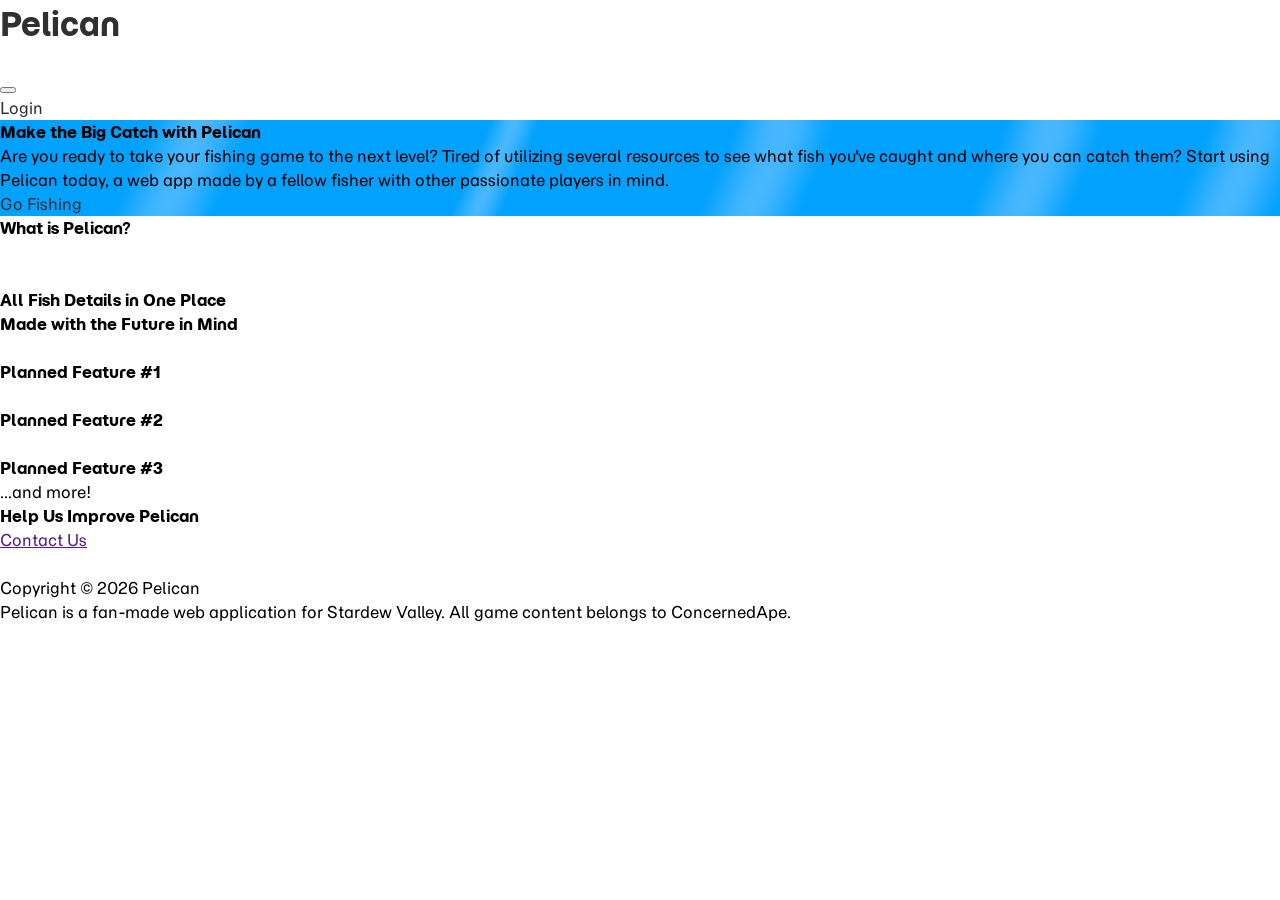
==== index.html @ 030cb8ed "Minor styles implemented, slight HTML structure changes,  form.js created - Began adjusting minor st" ====
<!DOCTYPE html>
<html>
    <head>
        <meta name="author" content="George Poelcher III">
        <meta name="description" content="Learn more about Pelican, the best companion fishing web app for Stardew Valley.">
        <meta name="viewport" content="width=device-width, initial-scale=1.0">

        <meta charset="utf-8">

        <!-- TO DO: LINKS AND RELEVANT META TAGS -->
        <link rel="canonical" href="">

        <!-- OPEN GRAPH CARD INFORMATION -->
        <meta property="og:type" content="website">
        <meta property="og:url" content="">
        <meta property="og:title" content="">
        <meta property="og:description" content="">
        <meta property="og:image" content="https://example.com">

        <!-- Twitter Card Snippets -->
        <meta name="twitter:card" content="">
        <meta name="twitter:url" content="">
        <meta name="twitter:title" content="">
        <meta name="twitter:description" content="">
        <meta name="twitter:image" content="">

        <!-- Main stylesheet -->
        <link rel="stylesheet" href="styles.css">

         <!-- Main script -->
          <script src="" defer></script>

        <title>Home - Pelican</title>
    </head>

    <body>
        <header>
            <h1><a href="#">Pelican</a></h1>
            <!-- Logo will go here -->
            <img src="" alt="">

            <!-- For light/dark mode -->
            <nav>
                <ul>
                    <li><button class="theme-toggle"></button></li>
                    <li><a href="tracker.html"></a></li>
                    <li><a href="login.html">Login</a></li>
                </ul>
            </nav>
        </header>

        <main>
            <section id="hero">
                <h2>Make the Big Catch with Pelican</h2>

                <p>Are you ready to take your fishing game to the next level? Tired of utilizing several resources to see what fish you've caught and where you can catch them? 
                    Start using Pelican today, a web app made by a fellow fisher with other passionate players in mind. 
                </p>

                <a href="tracker.html">Go Fishing</a>
            </section>

            <section id="about">
                <div>
                    <h2>What is Pelican?</h2>
                    <p></p>
                </div>
                
                <img src="" alt="">
            </section>

            <section id="onePlace">
                                <img src="" alt="">

                <div>
                    <h2>All Fish Details in One Place</h2>
                    <p></p>
                </div>
            </section>

            <section id="future">
                <h2>Made with the Future in Mind</h2>
                <p></p>

                <div id="futureCards">
                    <div>
                        <img src="" alt="">
                        <h3>Planned Feature #1</h3>
                    </div>

                    <div>
                        <img src="" alt="">
                        <h3>Planned Feature #2</h3>
                    </div>

                    <div>
                        <img src="" alt="">
                        <h3>Planned Feature #3</h3>
                    </div>
                </div>

                <p>...and more!</p>
            </section>

            <section id="improve">
                <div>
                    <h2>Help Us Improve Pelican</h2>
                    <p></p>

                    <a href="">Contact Us</a>
                </div>

                <img src="" alt="">
            </section>
        </main>

        <footer>
            <p>Copyright &copy; 2026 Pelican</p>
            <p>Pelican is a fan-made web application for Stardew Valley. All game content belongs to ConcernedApe.</p>  
        </footer>

    </body>
---- styles.css ----
/* George Poelcher - GIT 480 - Pelican - Prof. Storm */
@import url('https://fonts.googleapis.com/css2?family=Momo+Trust+Display&family=Momo+Trust+Sans:wght@200..800&display=swap');

:root{
    --black: #303030;
    --white: #fbfbfb;
    --blue: #03045e;
    --cyan: #90e9ef;

    --heading-font: "Momo Trust Display", sans-serif;
    --body-font: "Momo Trust Sans", serif;

    --body-color: var(--black);
}

/* http://meyerweb.com/eric/tools/css/reset/ 
   v2.0 | 20110126
   License: none (public domain)
*/

html, body, div, span, applet, object, iframe,
h1, h2, h3, h4, h5, h6, p, blockquote, pre,
a, abbr, acronym, address, big, cite, code,
del, dfn, em, img, ins, kbd, q, s, samp,
small, strike, strong, sub, sup, tt, var,
b, u, i, center,
dl, dt, dd, ol, ul, li,
fieldset, form, label, legend,
table, caption, tbody, tfoot, thead, tr, th, td,
article, aside, canvas, details, embed, 
figure, figcaption, footer, header, hgroup, 
menu, nav, output, ruby, section, summary,
time, mark, audio, video {
	margin: 0;
	padding: 0;
	border: 0;
	font-size: 100%;
	font: inherit;
	vertical-align: baseline;
}
/* HTML5 display-role reset for older browsers */
article, aside, details, figcaption, figure, 
footer, header, hgroup, menu, nav, section {
	display: block;
}
body {
	line-height: 1;
}
ol, ul {
	list-style: none;
}
blockquote, q {
	quotes: none;
}
blockquote:before, blockquote:after,
q:before, q:after {
	content: '';
	content: none;
}
table {
	border-collapse: collapse;
	border-spacing: 0;
}

/* UNIVERSAL STYLES */
.hidden{
    display: none !important;
}

body, button, input, select{
    line-height: 1.5;
    font-family: var(--body-font);
}


h1, h2, h3, h4, h5{
    font-family: var(--heading-font);
}

h1{
    font-size: 2rem;
}

/* UNIVERSAL - HEADER STYLES */
header a{
    text-decoration: none;
    color: var(--body-color);
}

/* INDEX - HERO */
#hero{
    background-image: url("/assets/images/bg/ocean.png");
}

#hero a{
    text-decoration: none;
    color: var(--body-color);
}


/* TRACKER - FISH CARD LIST STYLES */
#cardList{
    display: grid;
    grid-template-columns: 1fr 1fr;
    gap: 25px;
}

.fish-card{
    display: flex;
    background: var(--black);
    color: var(--white);
    border-radius: 15px;
    padding: 20px;
    position: relative;
}

/* TRACKER - FISH POPUP STYLES */
.fish-popup{
    z-index: 10;
    justify-self: center;
    position: fixed;
    top: 0;
    background: var(--black);
    color: var(--white);
    display: flex;
    flex-direction: column;
    min-height: 100vh;
    min-width: 300px;
    padding: 00px 50px;
    justify-content: center;
}

.fish-popup p{
    max-width: 300px;
}

.fish-popup button:first-of-type{
    position: absolute;
    top: 30px;
    right: 30px;
}

.fish-popup > div{
    margin-top: 20px;
    margin-bottom: 10px;
}
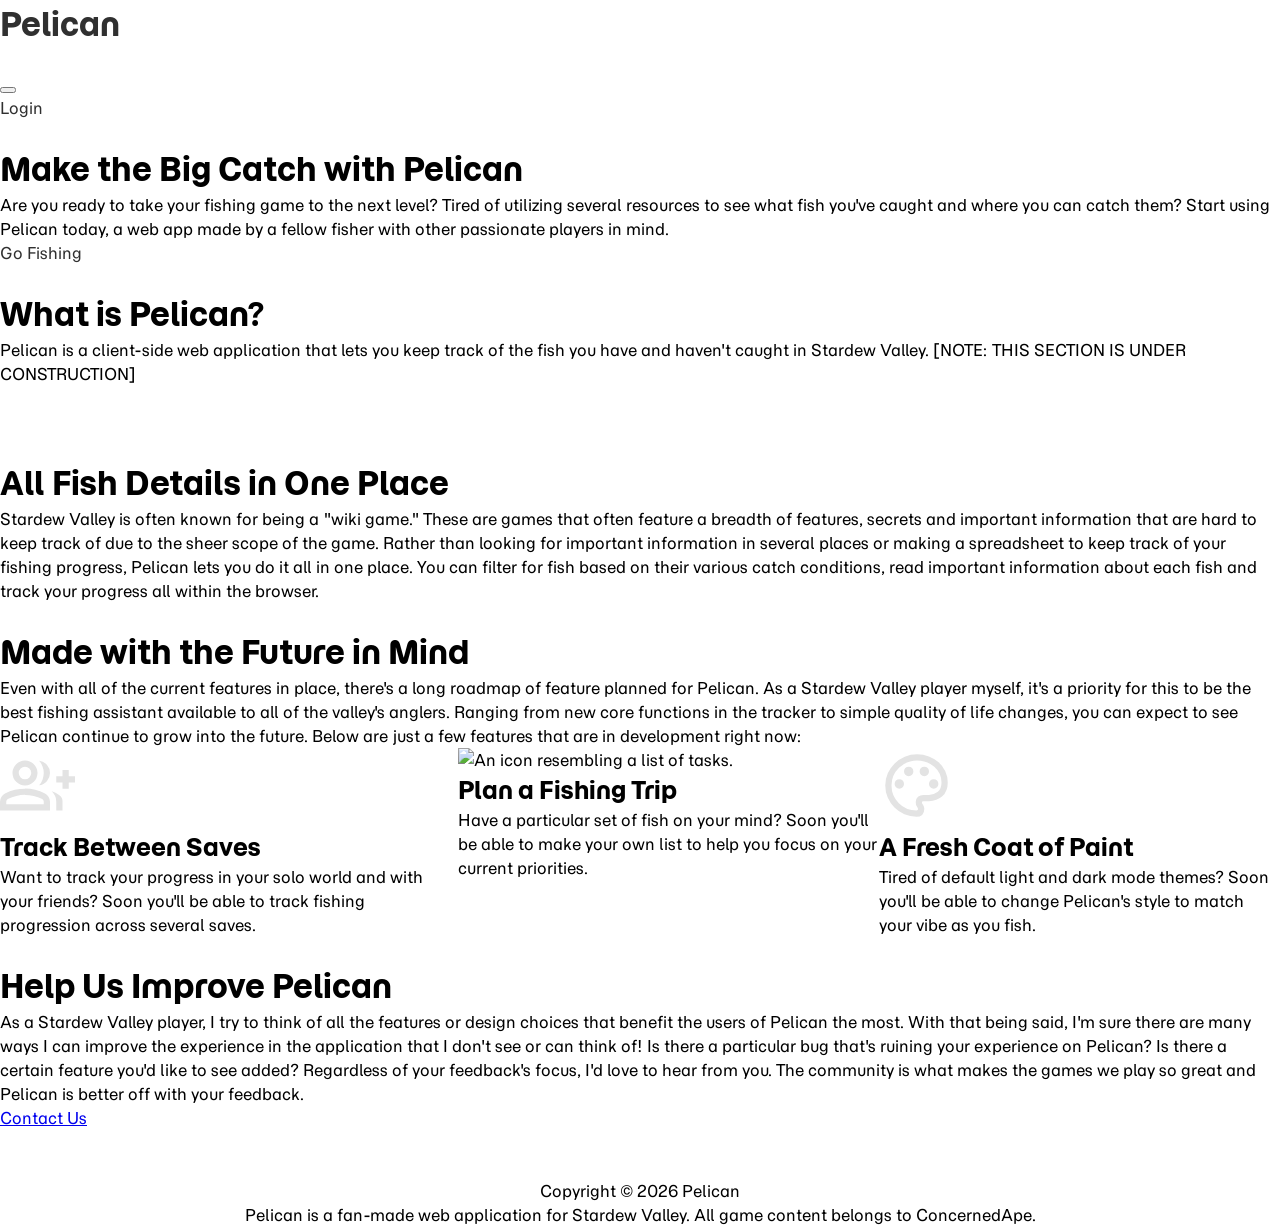
==== commit 82d09f0d: "Continued CSS changes, finalizing draft content for home page, repository restructuring - Continued " ====
--- a/index.html
+++ b/index.html
@@ -33,7 +33,7 @@
         <title>Home - Pelican</title>
     </head>
 
-    <body>
+    <body class="index-body">
         <header>
             <h1><a href="#">Pelican</a></h1>
             <!-- Logo will go here -->
@@ -63,51 +63,61 @@
             <section id="about">
                 <div>
                     <h2>What is Pelican?</h2>
-                    <p></p>
+                    <p>Pelican is a client-side web application that lets you keep track of the fish you have and haven't caught in Stardew Valley. [NOTE: THIS SECTION IS UNDER CONSTRUCTION]</p>
                 </div>
                 
                 <img src="" alt="">
             </section>
 
             <section id="onePlace">
-                                <img src="" alt="">
+                <img src="" alt="">
 
                 <div>
                     <h2>All Fish Details in One Place</h2>
-                    <p></p>
+                    <p>Stardew Valley is often known for being a "wiki game." These are games that often feature a breadth of features, secrets and important information that are hard to keep track of due to the sheer scope 
+                        of the game. Rather than looking for important information in several places or making a spreadsheet to keep track of your fishing progress, Pelican lets you do it all in one place. You can filter for 
+                        fish based on their various catch conditions, read important information about each fish and track your progress all within the browser.
+                    </p>
                 </div>
             </section>
 
             <section id="future">
                 <h2>Made with the Future in Mind</h2>
-                <p></p>
+                <p>Even with all of the current features in place, there's a long roadmap of feature planned for Pelican. As a Stardew Valley player myself, it's a priority for this to be the best fishing assistant available
+                    to all of the valley's anglers. Ranging from new core functions in the tracker to simple quality of life changes, you can expect to see Pelican continue to grow into the future. Below are just a few features
+                     that are in development right now:
+                </p>
 
                 <div id="futureCards">
                     <div>
-                        <img src="" alt="">
-                        <h3>Planned Feature #1</h3>
+                        <img src="assets/svg/add.svg" alt="An icon showing multiple people being added.">
+                        <h3>Track Between Saves</h3>
+                        <p>Want to track your progress in your solo world and with your friends? Soon you'll be able to track fishing progression across several saves.</p>
                     </div>
 
                     <div>
-                        <img src="" alt="">
-                        <h3>Planned Feature #2</h3>
+                        <img src="assets/svg/list.svg" alt="An icon resembling a list of tasks.">
+                        <h3>Plan a Fishing Trip</h3>
+                        <p>Have a particular set of fish on your mind? Soon you'll be able to make your own list to help you focus on your current priorities.</p>
                     </div>
 
                     <div>
-                        <img src="" alt="">
-                        <h3>Planned Feature #3</h3>
+                        <img src="assets/svg/palette.svg" alt="An icon resembling a painter's palette.">
+                        <h3>A Fresh Coat of Paint</h3>
+                        <p>Tired of default light and dark mode themes? Soon you'll be able to change Pelican's style to match your vibe as you fish.</p>
                     </div>
                 </div>
-
-                <p>...and more!</p>
             </section>
 
             <section id="improve">
                 <div>
                     <h2>Help Us Improve Pelican</h2>
-                    <p></p>
+                    <p>As a Stardew Valley player, I try to think of all the features or design choices that benefit the users of Pelican the most. With that being said, I'm sure there are many ways I can improve the experience
+                         in the application that I don't see or can think of! Is there a particular bug that's ruining your experience on Pelican? Is there a certain feature you'd like to see added? Regardless of your feedback's
+                          focus, I'd love to hear from you. The community is what makes the games we play so great and Pelican is better off with your feedback.
+                    </p>
 
-                    <a href="">Contact Us</a>
+                    <a href="mailto:dev@georgepoelcher.com">Contact Us</a>
                 </div>
 
                 <img src="" alt="">
--- a/styles.css
+++ b/styles.css
@@ -46,6 +46,7 @@
 body {
 	line-height: 1;
 }
+
 ol, ul {
 	list-style: none;
 }
@@ -81,22 +82,54 @@
     font-size: 2rem;
 }
 
+h2{
+    font-size: 2rem;
+}
+
+h3{
+    font-size: 1.5rem;
+}
+
+h4{
+    font-size: 1.5rem;
+}
+
+h5{
+    font-size: 1.15rem;
+}
+
 /* UNIVERSAL - HEADER STYLES */
 header a{
     text-decoration: none;
     color: var(--body-color);
 }
 
+/* UNIVERSAL - FOOTER STYLES */
+footer{
+    text-align: center;
+}
+
+/* INDEX - GENERAL */
+.index-body section{
+    margin: 25px 0px;
+}
+
 /* INDEX - HERO */
-#hero{
-    background-image: url("/assets/images/bg/ocean.png");
-}
-
 #hero a{
     text-decoration: none;
     color: var(--body-color);
 }
 
+/* INDEX - FUTURE */
+#futureCards{
+    display: flex;
+    flex-direction: row;
+}
+
+#futureCards img{
+    height: 75px;
+    width: 75px;
+}
 
 /* TRACKER - FISH CARD LIST STYLES */
 #cardList{
@@ -112,6 +145,12 @@
     border-radius: 15px;
     padding: 20px;
     position: relative;
+}
+
+.fish-card img{
+    margin-right: 15px;
+    height: 50px;
+    width: 50px;
 }
 
 /* TRACKER - FISH POPUP STYLES */
@@ -145,4 +184,20 @@
     margin-bottom: 10px;
 }
 
-
+/* LOGIN/SIGNUP - GENERAL */
+#login, #signup{
+    display: flex;
+    flex-direction: column;
+    place-self: center;
+}
+
+#login form, #signup form{
+    display: flex;
+    flex-direction: column;
+    gap: 10px;
+}
+
+#login form div, #signup form div{
+    display: flex;
+    flex-direction: column;
+}
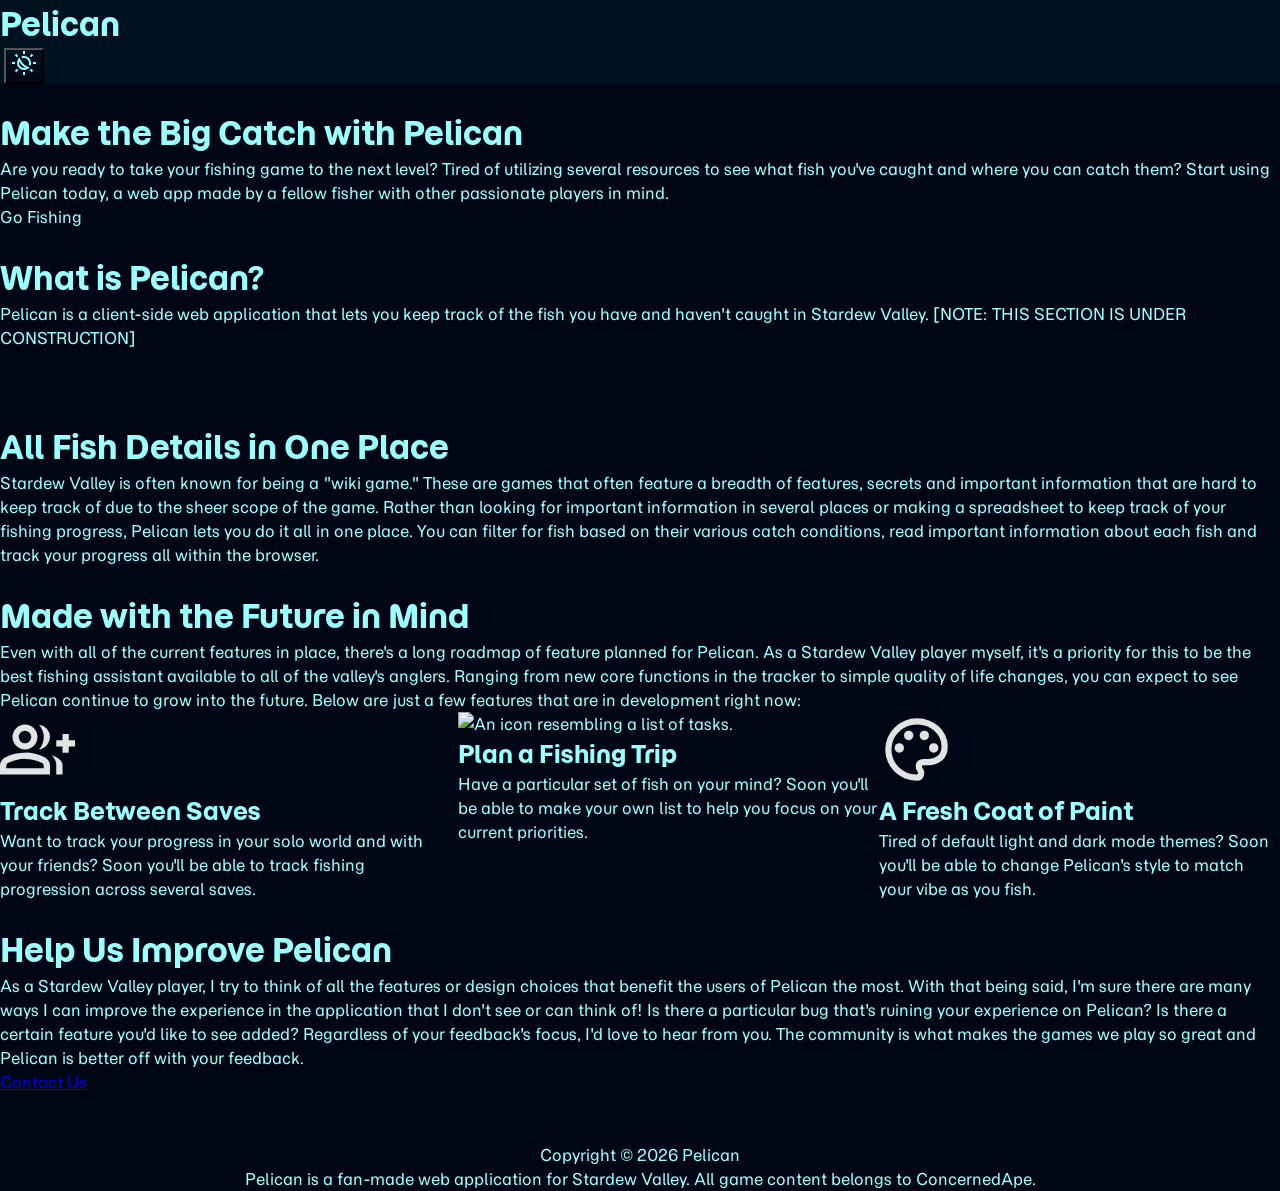
==== commit 85fbfa37: "Continued styles adjustments, created nav.js, completed mobile navigation menu for index and tracker" ====
--- a/index.html
+++ b/index.html
@@ -27,8 +27,8 @@
         <!-- Main stylesheet -->
         <link rel="stylesheet" href="styles.css">
 
-         <!-- Main script -->
-          <script src="" defer></script>
+        <!-- Navigation Logic Script -->
+        <script src="js/nav.js" defer></script>
 
         <title>Home - Pelican</title>
     </head>
@@ -40,12 +40,16 @@
             <img src="" alt="">
 
             <!-- For light/dark mode -->
+            <button class="theme-toggle"><svg xmlns="http://www.w3.org/2000/svg" viewBox="0 0 24 24" height="24px" width="24px" fill="#e3e3e3"><path d="M8.44,12.43q-0.66-0.88-1.21-1.85Q7.1,10.93 7.06,11.29T7.03,12q0,2.07 1.45,3.53Q9.93,16.98 12,16.98q0.35,0 0.71-0.05t0.71-0.15q-0.97-0.55-1.85-1.21T9.9,14.1T8.44,12.43Zm5.74,2.46q1.57,0.91 3.38,1.41q-1,1.27-2.45,1.99T12.03,19Q9.1,19 7.06,16.96Q5.03,14.93 5.03,12q0-1.63 0.71-3.08T7.73,6.47q0.5,1.8 1.41,3.38t2.19,2.85t2.85,2.19Zm4.4-0.39q-0.5-0.13-0.99-0.28t-0.96-0.35q0.2-0.45 0.29-0.91T17,12q0-2.08-1.46-3.54T12,7q-0.5,0-0.96,0.09q-0.46,0.09-0.91,0.29Q9.93,6.9 9.79,6.43T9.53,5.45q0.6-0.23 1.22-0.34T12.03,5q2.93,0 4.96,2.04Q19.03,9.07 19.03,12q0,0.65-0.11,1.27T18.58,14.5ZM11,3V0h2V3H11Zm0,21V21h2v3H11ZM19.08,6.35L17.65,4.93l2.13-2.1l1.43,1.4L19.08,6.35ZM4.23,21.18L2.8,19.77l2.13-2.13l1.42,1.43l-2.13,2.1ZM21,13V11h3v2H21ZM0,13V11H3v2H0Zm19.78,8.2l-2.13-2.13l1.42-1.43l2.1,2.13l-1.4,1.43ZM4.93,6.35L2.83,4.22L4.23,2.8L6.35,4.93L4.93,6.35ZM9.9,14.1Z"/></svg></button>
+            <button class="menu-toggle"><svg xmlns="http://www.w3.org/2000/svg" viewBox="0 0 24 24" height="24px" width="24px" fill="#e3e3e3"><path d="M3,18V16H21v2H3Zm0-5V11H21v2H3ZM3,8V6H21V8H3Z"/></svg></button>
+            
             <nav>
                 <ul>
-                    <li><button class="theme-toggle"></button></li>
-                    <li><a href="tracker.html"></a></li>
+                    <li><a href="#">Home</a></li>
+                    <li><a href="tracker.html">Fish Tracker</a></li>
                     <li><a href="login.html">Login</a></li>
                 </ul>
+                <button class="menu-close"><svg xmlns="http://www.w3.org/2000/svg" viewBox="0 0 24 24" height="24px" width="24px" fill="#e3e3e3"><path d="M6.4,19L5,17.6L10.6,12L5,6.4L6.4,5L12,10.6L17.6,5L19,6.4L13.4,12L19,17.6L17.6,19L12,13.4L6.4,19Z"/></svg></button>
             </nav>
         </header>
 
--- a/styles.css
+++ b/styles.css
@@ -7,10 +7,34 @@
     --blue: #03045e;
     --cyan: #90e9ef;
 
+    /* I used this tool to help me create a concise color palette for this project. */
+    /* https://www.iamsajid.com/ui-colors/ */
+    --dark-bg-1: oklch(0.1 0.1 208);
+    --dark-bg-2: oklch(0.15 0.1 208);
+    --dark-bg-3: oklch(0.2 0.1 208);
+    --dark-bg-gradient: linear-gradient(0deg, var(--dark-bg-1), var(--dark-bg-2));
+    --dark-bg-gradient-hover: linear-gradient(0deg, var(--dark-bg-2), var(--dark-bg-3));
+    --dark-border: oklch(0.4 0.2 208);
+
+    --dark-text-1: oklch(0.96 0.1 208);
+    --dark-text-2: oklch(0.76 0.1 208);
+
+
+    --light-bg-1: hsl(0, 0%, 90%);
+    --light-bg-2: hsl(0, 0%, 95%);
+    --light-bg-3: hsl(0, 0%, 100%);
+
+    --body-bg-1: var(--dark-bg-1);
+    --body-bg-2: var(--dark-bg-2);
+    --body-bg-3: var(--dark-bg-3);
+    --body-border: var(--dark-border);
+    --body-gradient: var(--dark-bg-gradient);
+    --body-gradient-hover: var(--dark-bg-gradient-hover);
+
+    --body-text-color: var(--dark-text-1);
+
     --heading-font: "Momo Trust Display", sans-serif;
     --body-font: "Momo Trust Sans", serif;
-
-    --body-color: var(--black);
 }
 
 /* http://meyerweb.com/eric/tools/css/reset/ 
@@ -68,6 +92,11 @@
     display: none !important;
 }
 
+body{
+    background: var(--body-bg-1);
+    color: var(--body-text-color);
+}
+
 body, button, input, select{
     line-height: 1.5;
     font-family: var(--body-font);
@@ -76,6 +105,7 @@
 
 h1, h2, h3, h4, h5{
     font-family: var(--heading-font);
+    color: var(--dark-text-1);
 }
 
 h1{
@@ -99,9 +129,26 @@
 }
 
 /* UNIVERSAL - HEADER STYLES */
+header{
+    background-color: var(--body-bg-2);
+}
+
 header a{
     text-decoration: none;
-    color: var(--body-color);
+    color: var(--body-text-color);
+}
+
+.theme-toggle, .menu-toggle, .menu-close{
+    background: var(--body-gradient);
+    
+}
+
+.theme-toggle:hover, .menu-toggle:hover, .menu-close:hover{
+    background: var(--body-gradient-hover);
+}
+
+.theme-toggle svg, .menu-toggle svg, .menu-close svg{
+    fill: var(--body-text-color);
 }
 
 /* UNIVERSAL - FOOTER STYLES */
@@ -131,26 +178,39 @@
     width: 75px;
 }
 
+/* TRACKER - FILTER SECTION STYLES */
+#filters label{
+    color: var(--body-text-color);
+}
+
 /* TRACKER - FISH CARD LIST STYLES */
 #cardList{
     display: grid;
-    grid-template-columns: 1fr 1fr;
-    gap: 25px;
+    grid-template-columns: repeat(auto-fit, minmax(300px, 1fr));
+    gap: 20px;
 }
 
 .fish-card{
     display: flex;
-    background: var(--black);
-    color: var(--white);
     border-radius: 15px;
-    padding: 20px;
-    position: relative;
+    background: var(--body-gradient);
+    border: 1px solid var(--body-border);
+    padding: 20px 40px;
+}
+
+.fish-card:hover{
+    background: var(--body-gradient-hover);
 }
 
 .fish-card img{
     margin-right: 15px;
     height: 50px;
     width: 50px;
+}
+
+.fish-card button{
+    background-color: var(--body-bg-3);
+    color: var(--body-text-color);
 }
 
 /* TRACKER - FISH POPUP STYLES */
@@ -159,18 +219,25 @@
     justify-self: center;
     position: fixed;
     top: 0;
-    background: var(--black);
-    color: var(--white);
     display: flex;
     flex-direction: column;
     min-height: 100vh;
     min-width: 300px;
     padding: 00px 50px;
     justify-content: center;
+    background-color: var(--body-bg-2);
+}
+
+.fish-popup h5{
+    border-bottom: 1px solid var(--body-border);
 }
 
 .fish-popup p{
     max-width: 300px;
+}
+
+.fish-popup button{
+    background: var(--body-bg-3);
 }
 
 .fish-popup button:first-of-type{
@@ -189,6 +256,9 @@
     display: flex;
     flex-direction: column;
     place-self: center;
+    background: var(--body-bg-2);
+    padding: 100px;
+    border-radius: 20px;
 }
 
 #login form, #signup form{
@@ -201,3 +271,57 @@
     display: flex;
     flex-direction: column;
 }
+
+/* MOBILE STYLES BEGINS */
+
+/* HEADER - MOBILE */
+
+.tracker-body nav, .index-body nav{
+    z-index: 11;
+    background: var(--body-gradient);
+    position: fixed;
+    width: 100vw;
+    height: 100vh;
+    top: 0;
+    right: -1000%;
+    align-content: center;
+}
+
+.show-menu{
+    left: 0;
+}
+
+.tracker-body nav .menu-close, .index-body nav .menu-close{
+    position: absolute;
+    right: 25px;
+    top: 15px;
+}
+
+.tracker-body nav ul, .index-body nav ul{
+    justify-self: center;
+}
+
+.tracker-body nav li, .index-body nav li{
+    margin-bottom: 15px;
+    width: 100vw;
+    padding: 20px;
+    text-align: center;
+    text-transform: uppercase;
+    border-bottom: 1px solid var(--body-border);
+    background: var(--body-gradient);
+}
+
+/* TABLET (min-width: 768px) */
+@media (min-width: 768px) {
+    
+    /* HEADER - NAVIGATION MENU */
+    .menu-toggle{
+        display: none;
+    }
+
+    nav{
+        z-index: 0;
+        position: relative;
+        display: flex;
+    }
+}
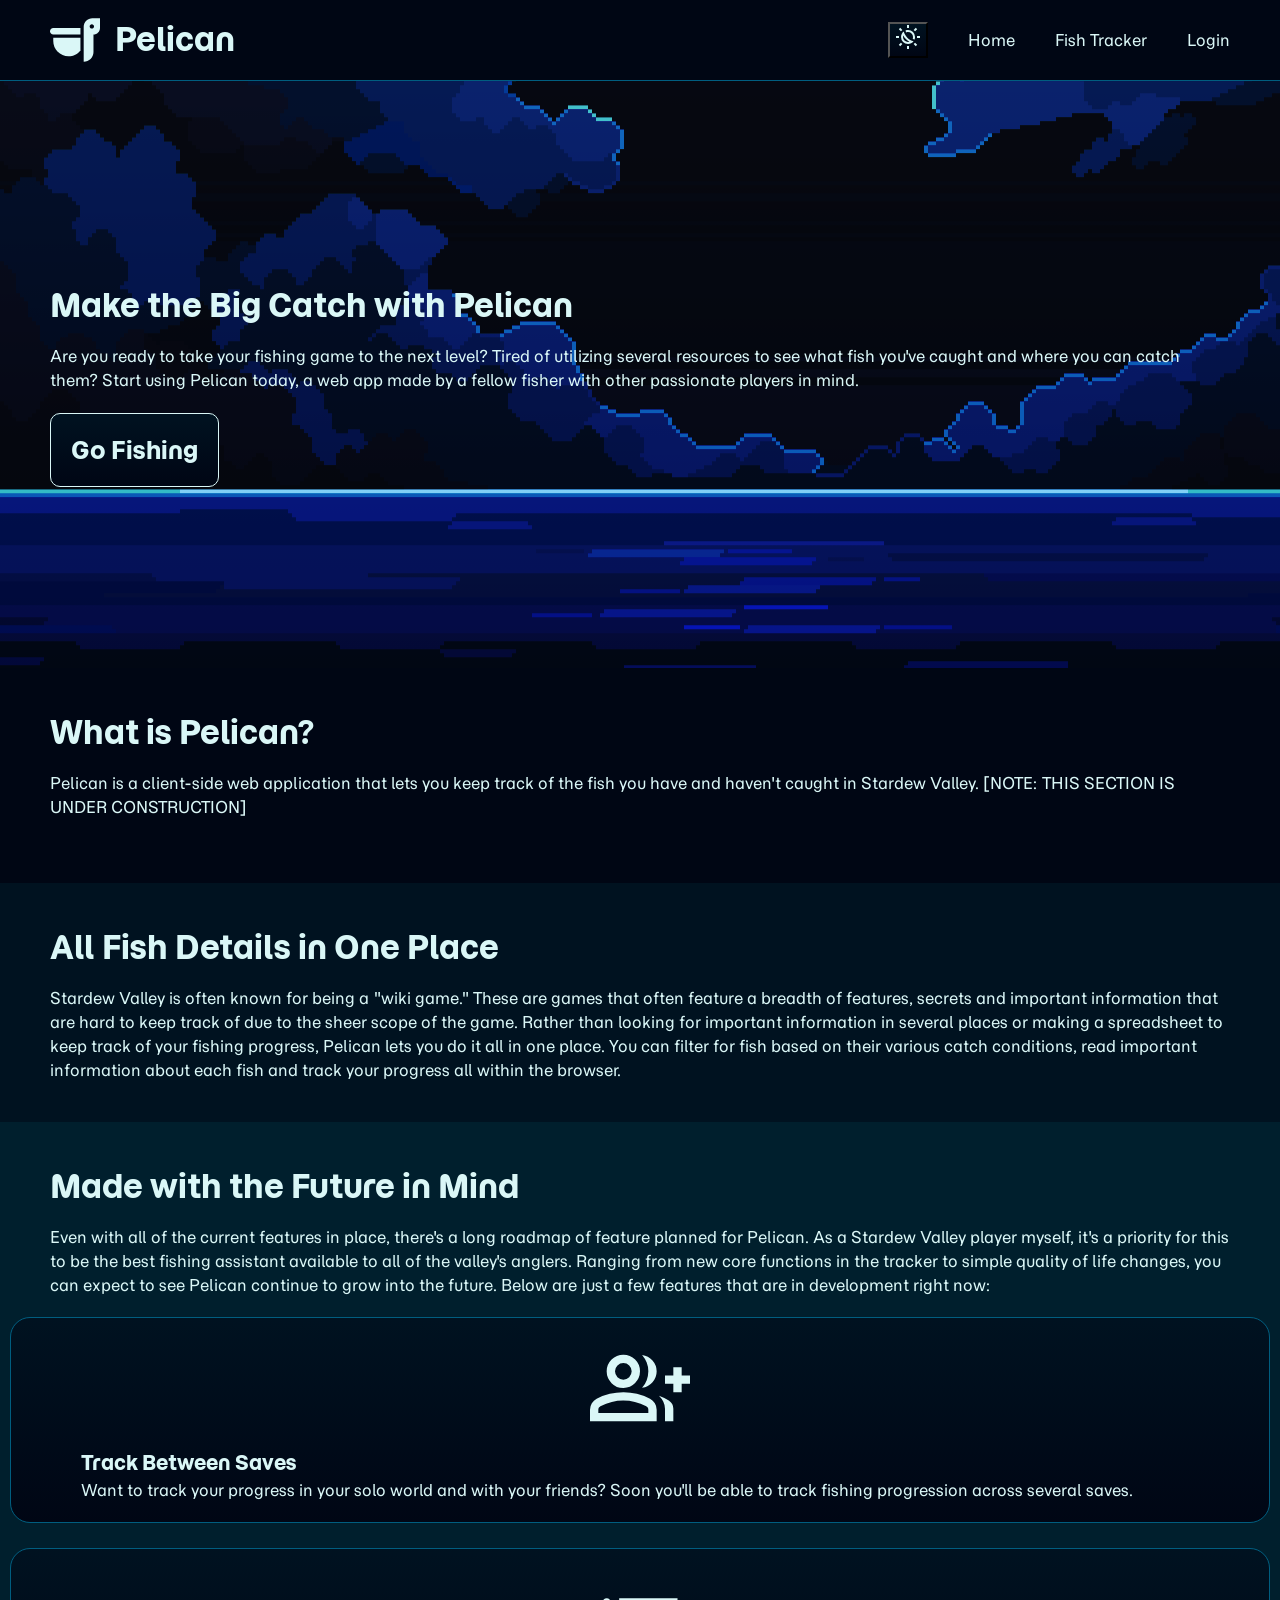
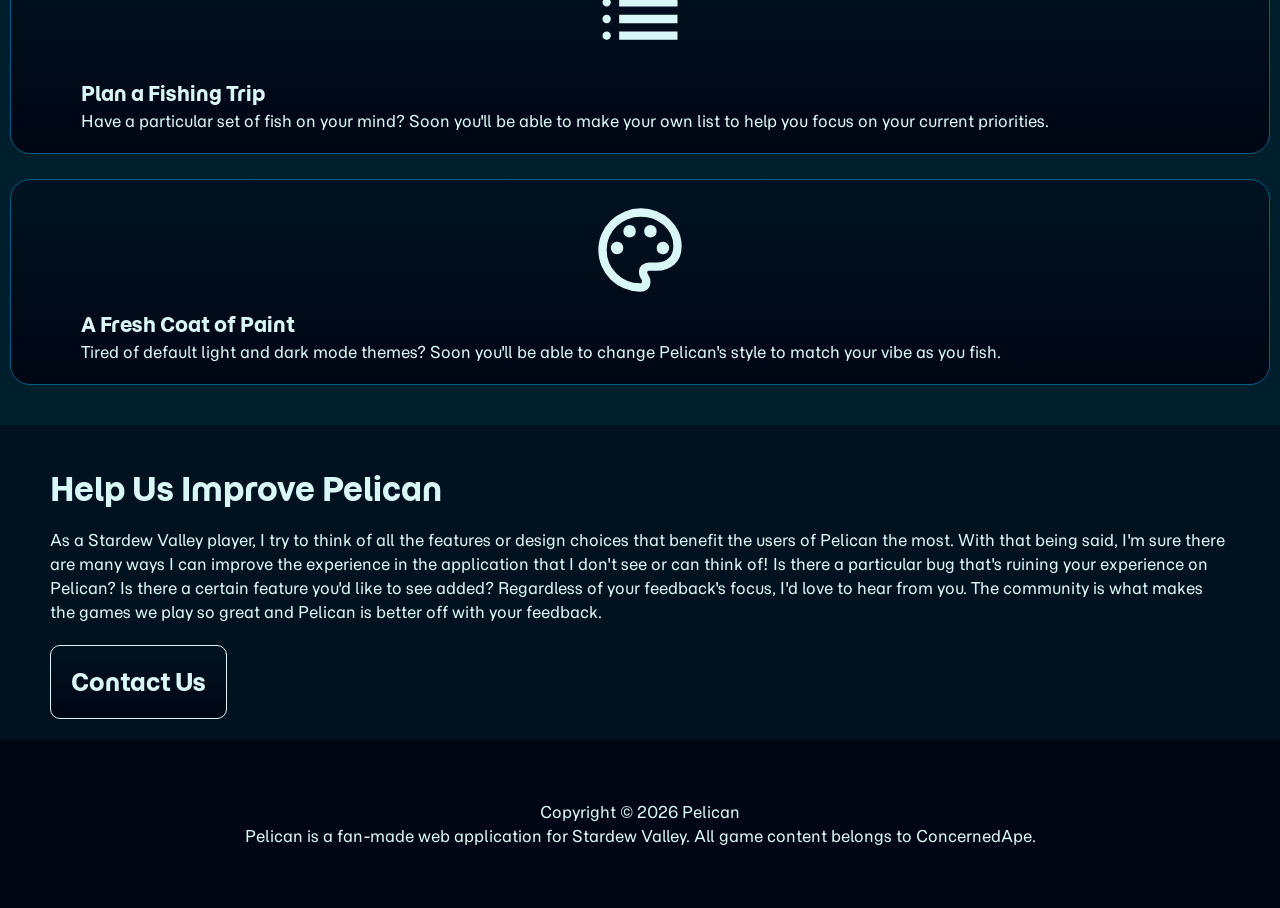
==== commit df964c14: "Continued mobile responsive design development, additional HTML adjustments, universal layout for he" ====
--- a/index.html
+++ b/index.html
@@ -35,13 +35,35 @@
 
     <body class="index-body">
         <header>
-            <h1><a href="#">Pelican</a></h1>
-            <!-- Logo will go here -->
-            <img src="" alt="">
+            <a href="#">
+                <div id="headerLogo">
+                    <svg fill="#000000" height="800px" width="800px" version="1.1" id="Layer_1" xmlns="http://www.w3.org/2000/svg" xmlns:xlink="http://www.w3.org/1999/xlink" viewBox="0 0 512 512" xml:space="preserve">
+                        <g>
+                            <g>
+                                <path d="M478.609,33.391h-44.522c-49.178,0-89.044,39.866-89.044,89.044v356.174c55.324,0,100.174-44.848,100.174-100.174V200.348
+                                    c36.884,0,66.783-29.9,66.783-66.783V33.391H478.609z M428.522,139.13h-0.004c-12.271,0-22.256-9.986-22.256-22.261
+                                    c0.004-12.277,9.991-22.261,22.261-22.261c12.275,0,22.261,9.986,22.261,22.261S440.796,139.13,428.522,139.13z"/>
+                            </g>
+                        </g>
+                        <g>
+                            <g>
+                                <path d="M33.391,133.565C14.95,133.565,0,148.516,0,166.957c0,18.441,14.95,33.391,33.391,33.391h278.261v-66.783H33.391z"/>
+                            </g>
+                        </g>
+                        <g>
+                            <g>
+                                <path d="M33.391,233.739v33.391c0,86.061,69.766,155.826,155.826,155.826c49.664,0,93.9-23.236,122.435-59.429V233.739H33.391z"/>
+                            </g>
+                        </g>
+                    </svg>
+                    <h1>Pelican</h1>
+                </div>
+            </a>
 
-            <!-- For light/dark mode -->
-            <button class="theme-toggle"><svg xmlns="http://www.w3.org/2000/svg" viewBox="0 0 24 24" height="24px" width="24px" fill="#e3e3e3"><path d="M8.44,12.43q-0.66-0.88-1.21-1.85Q7.1,10.93 7.06,11.29T7.03,12q0,2.07 1.45,3.53Q9.93,16.98 12,16.98q0.35,0 0.71-0.05t0.71-0.15q-0.97-0.55-1.85-1.21T9.9,14.1T8.44,12.43Zm5.74,2.46q1.57,0.91 3.38,1.41q-1,1.27-2.45,1.99T12.03,19Q9.1,19 7.06,16.96Q5.03,14.93 5.03,12q0-1.63 0.71-3.08T7.73,6.47q0.5,1.8 1.41,3.38t2.19,2.85t2.85,2.19Zm4.4-0.39q-0.5-0.13-0.99-0.28t-0.96-0.35q0.2-0.45 0.29-0.91T17,12q0-2.08-1.46-3.54T12,7q-0.5,0-0.96,0.09q-0.46,0.09-0.91,0.29Q9.93,6.9 9.79,6.43T9.53,5.45q0.6-0.23 1.22-0.34T12.03,5q2.93,0 4.96,2.04Q19.03,9.07 19.03,12q0,0.65-0.11,1.27T18.58,14.5ZM11,3V0h2V3H11Zm0,21V21h2v3H11ZM19.08,6.35L17.65,4.93l2.13-2.1l1.43,1.4L19.08,6.35ZM4.23,21.18L2.8,19.77l2.13-2.13l1.42,1.43l-2.13,2.1ZM21,13V11h3v2H21ZM0,13V11H3v2H0Zm19.78,8.2l-2.13-2.13l1.42-1.43l2.1,2.13l-1.4,1.43ZM4.93,6.35L2.83,4.22L4.23,2.8L6.35,4.93L4.93,6.35ZM9.9,14.1Z"/></svg></button>
-            <button class="menu-toggle"><svg xmlns="http://www.w3.org/2000/svg" viewBox="0 0 24 24" height="24px" width="24px" fill="#e3e3e3"><path d="M3,18V16H21v2H3Zm0-5V11H21v2H3ZM3,8V6H21V8H3Z"/></svg></button>
+             <div id="navButtons">
+                <button class="theme-toggle"><svg xmlns="http://www.w3.org/2000/svg" viewBox="0 0 24 24" height="24px" width="24px" fill="#e3e3e3"><path d="M8.44,12.43q-0.66-0.88-1.21-1.85Q7.1,10.93 7.06,11.29T7.03,12q0,2.07 1.45,3.53Q9.93,16.98 12,16.98q0.35,0 0.71-0.05t0.71-0.15q-0.97-0.55-1.85-1.21T9.9,14.1T8.44,12.43Zm5.74,2.46q1.57,0.91 3.38,1.41q-1,1.27-2.45,1.99T12.03,19Q9.1,19 7.06,16.96Q5.03,14.93 5.03,12q0-1.63 0.71-3.08T7.73,6.47q0.5,1.8 1.41,3.38t2.19,2.85t2.85,2.19Zm4.4-0.39q-0.5-0.13-0.99-0.28t-0.96-0.35q0.2-0.45 0.29-0.91T17,12q0-2.08-1.46-3.54T12,7q-0.5,0-0.96,0.09q-0.46,0.09-0.91,0.29Q9.93,6.9 9.79,6.43T9.53,5.45q0.6-0.23 1.22-0.34T12.03,5q2.93,0 4.96,2.04Q19.03,9.07 19.03,12q0,0.65-0.11,1.27T18.58,14.5ZM11,3V0h2V3H11Zm0,21V21h2v3H11ZM19.08,6.35L17.65,4.93l2.13-2.1l1.43,1.4L19.08,6.35ZM4.23,21.18L2.8,19.77l2.13-2.13l1.42,1.43l-2.13,2.1ZM21,13V11h3v2H21ZM0,13V11H3v2H0Zm19.78,8.2l-2.13-2.13l1.42-1.43l2.1,2.13l-1.4,1.43ZM4.93,6.35L2.83,4.22L4.23,2.8L6.35,4.93L4.93,6.35ZM9.9,14.1Z"/></svg></button>
+                <button class="menu-toggle"><svg xmlns="http://www.w3.org/2000/svg" viewBox="0 0 24 24" height="24px" width="24px" fill="#e3e3e3"><path d="M3,18V16H21v2H3Zm0-5V11H21v2H3ZM3,8V6H21V8H3Z"/></svg></button>
+             </div>
             
             <nav>
                 <ul>
@@ -55,11 +77,13 @@
 
         <main>
             <section id="hero">
-                <h2>Make the Big Catch with Pelican</h2>
+                <div>
+                    <h2>Make the Big Catch with Pelican</h2>
 
-                <p>Are you ready to take your fishing game to the next level? Tired of utilizing several resources to see what fish you've caught and where you can catch them? 
-                    Start using Pelican today, a web app made by a fellow fisher with other passionate players in mind. 
-                </p>
+                    <p>Are you ready to take your fishing game to the next level? Tired of utilizing several resources to see what fish you've caught and where you can catch them? 
+                        Start using Pelican today, a web app made by a fellow fisher with other passionate players in mind. 
+                    </p>
+                </div>
 
                 <a href="tracker.html">Go Fishing</a>
             </section>
@@ -74,8 +98,6 @@
             </section>
 
             <section id="onePlace">
-                <img src="" alt="">
-
                 <div>
                     <h2>All Fish Details in One Place</h2>
                     <p>Stardew Valley is often known for being a "wiki game." These are games that often feature a breadth of features, secrets and important information that are hard to keep track of due to the sheer scope 
@@ -93,22 +115,28 @@
                 </p>
 
                 <div id="futureCards">
-                    <div>
-                        <img src="assets/svg/add.svg" alt="An icon showing multiple people being added.">
-                        <h3>Track Between Saves</h3>
-                        <p>Want to track your progress in your solo world and with your friends? Soon you'll be able to track fishing progression across several saves.</p>
+                    <div class="future-card">
+                        <svg xmlns="http://www.w3.org/2000/svg" viewBox="0 0 24 24" height="24px" width="24px" fill="#e3e3e3"><path d="M12.5,11.95q0.73-0.8 1.11-1.82T14,8T13.61,5.88T12.5,4.05Q14,4.25 15,5.38T16,8t-1,2.63t-2.5,1.32ZM18,20V17q0-0.9-0.4-1.71q-0.4-0.81-1.05-1.44q1.27,0.45 2.36,1.16T20,17v3H18Zm2-7V11H18V9h2V7h2V9h2v2H22v2H20ZM5.18,10.83Q4,9.65 4,8T5.18,5.18T8,4t2.83,1.18T12,8t-1.17,2.82T8,12T5.18,10.83ZM0,20V17.2q0-0.85 0.44-1.56q0.44-0.71 1.16-1.09q1.55-0.78 3.15-1.16T8,13t3.25,0.39t3.15,1.16q0.72,0.38 1.16,1.09T16,17.2V20H0ZM8,10q0.83,0 1.41-0.59T10,8T9.41,6.59Q8.83,6 8,6Q7.18,6 6.59,6.59Q6,7.18 6,8T6.59,9.41T8,10ZM2,18H14V17.2q0-0.27-0.14-0.5q-0.14-0.22-0.36-0.35q-1.35-0.68-2.72-1.01T8,15T5.23,15.34T2.5,16.35Q2.28,16.48 2.14,16.7Q2,16.93 2,17.2V18ZM8,8ZM8,18Z"/></svg>
+                        <div>
+                            <h3>Track Between Saves</h3>
+                            <p>Want to track your progress in your solo world and with your friends? Soon you'll be able to track fishing progression across several saves.</p>
+                        </div>    
                     </div>
 
-                    <div>
-                        <img src="assets/svg/list.svg" alt="An icon resembling a list of tasks.">
-                        <h3>Plan a Fishing Trip</h3>
-                        <p>Have a particular set of fish on your mind? Soon you'll be able to make your own list to help you focus on your current priorities.</p>
+                    <div class="future-card">
+                        <svg xmlns="http://www.w3.org/2000/svg" viewBox="0 0 24 24" height="24px" width="24px" fill="#e3e3e3"><path d="M7,9V7H21V9H7Zm0,4V11H21v2H7Zm0,4V15H21v2H7ZM4,9Q3.58,9 3.29,8.71T3,8Q3,7.57 3.29,7.29T4,7T4.71,7.29T5,8Q5,8.42 4.71,8.71T4,9Zm0,4q-0.42,0-0.71-0.29Q3,12.43 3,12t0.29-0.71T4,11t0.71,0.29T5,12T4.71,12.71T4,13Zm0,4q-0.42,0-0.71-0.29Q3,16.43 3,16t0.29-0.71T4,15t0.71,0.29T5,16T4.71,16.71T4,17Z"/></svg>
+                        <div>
+                            <h3>Plan a Fishing Trip</h3>
+                            <p>Have a particular set of fish on your mind? Soon you'll be able to make your own list to help you focus on your current priorities.</p>
+                        </div>
                     </div>
 
-                    <div>
-                        <img src="assets/svg/palette.svg" alt="An icon resembling a painter's palette.">
-                        <h3>A Fresh Coat of Paint</h3>
-                        <p>Tired of default light and dark mode themes? Soon you'll be able to change Pelican's style to match your vibe as you fish.</p>
+                    <div class="future-card">
+                        <svg xmlns="http://www.w3.org/2000/svg" viewBox="0 0 24 24" height="24px" width="24px" fill="#e3e3e3"><path d="M12,22q-2.05,0-3.88-0.79Q6.3,20.43 4.94,19.06Q3.58,17.7 2.79,15.88T2,12Q2,9.92 2.81,8.1q0.81-1.83 2.2-3.17Q6.4,3.57 8.25,2.79T12.2,2q2,0 3.78,0.69t3.11,1.9t2.13,2.88Q22,9.13 22,11.05q0,2.88-1.75,4.41T16,17H14.15q-0.22,0-0.31,0.13T13.75,17.4q0,0.3 0.38,0.86t0.38,1.29q0,1.25-0.69,1.85T12,22Zm0-10ZM7.58,12.58Q8,12.15 8,11.5T7.58,10.43T6.5,10T5.43,10.43T5,11.5t0.43,1.07T6.5,13t1.08-0.43Zm3-4Q11,8.15 11,7.5T10.58,6.43T9.5,6T8.43,6.43T8,7.5T8.43,8.57T9.5,9t1.08-0.43Zm5,0Q16,8.15 16,7.5T15.58,6.43T14.5,6T13.43,6.43T13,7.5t0.43,1.07T14.5,9t1.08-0.43Zm3,4Q19,12.15 19,11.5t-0.43-1.08T17.5,10t-1.07,0.42T16,11.5t0.43,1.07T17.5,13t1.07-0.43ZM12,20q0.23,0 0.36-0.13t0.14-0.32q0-0.35-0.38-0.82T11.75,17.3q0-1.05 0.73-1.68T14.25,15H16q1.65,0 2.82-0.96T20,11.05q0-3.03-2.31-5.04T12.2,4Q8.8,4 6.4,6.32T4,12q0,3.32 2.34,5.66T12,20Z"/></svg>
+                        <div>
+                            <h3>A Fresh Coat of Paint</h3>
+                            <p>Tired of default light and dark mode themes? Soon you'll be able to change Pelican's style to match your vibe as you fish.</p>
+                        </div>
                     </div>
                 </div>
             </section>
@@ -120,11 +148,9 @@
                          in the application that I don't see or can think of! Is there a particular bug that's ruining your experience on Pelican? Is there a certain feature you'd like to see added? Regardless of your feedback's
                           focus, I'd love to hear from you. The community is what makes the games we play so great and Pelican is better off with your feedback.
                     </p>
-
-                    <a href="mailto:dev@georgepoelcher.com">Contact Us</a>
                 </div>
 
-                <img src="" alt="">
+                <a href="mailto:dev@georgepoelcher.com">Contact Us</a>
             </section>
         </main>
 
--- a/styles.css
+++ b/styles.css
@@ -16,7 +16,8 @@
     --dark-bg-gradient-hover: linear-gradient(0deg, var(--dark-bg-2), var(--dark-bg-3));
     --dark-border: oklch(0.4 0.2 208);
 
-    --dark-text-1: oklch(0.96 0.1 208);
+    /* --dark-text-1: oklch(0.96 0.1 208); */
+    --dark-text-1: oklch(95.526% 0.03021 196.857);
     --dark-text-2: oklch(0.76 0.1 208);
 
 
@@ -35,6 +36,9 @@
 
     --heading-font: "Momo Trust Display", sans-serif;
     --body-font: "Momo Trust Sans", serif;
+
+    --button-corner: 10px;
+    --card-corner: 20px;
 }
 
 /* http://meyerweb.com/eric/tools/css/reset/ 
@@ -92,6 +96,11 @@
     display: none !important;
 }
 
+/* TO-DO: Create light mode theme by changing variables used in certain root values */
+.light{
+    display: none;
+}
+
 body{
     background: var(--body-bg-1);
     color: var(--body-text-color);
@@ -117,20 +126,26 @@
 }
 
 h3{
-    font-size: 1.5rem;
+    font-size: 1.25rem;
 }
 
 h4{
-    font-size: 1.5rem;
+    font-size: 1.25rem;
 }
 
 h5{
     font-size: 1.15rem;
 }
 
+.index-body h2, .index-body h3, .index-body main p, .index-body main a{
+    margin: 0px 50px;
+}
+
+
 /* UNIVERSAL - HEADER STYLES */
 header{
-    background-color: var(--body-bg-2);
+    background-color: var(--body-bg-1);
+    border-bottom: 1px solid var(--body-border);
 }
 
 header a{
@@ -138,49 +153,180 @@
     color: var(--body-text-color);
 }
 
-.theme-toggle, .menu-toggle, .menu-close{
+#headerLogo{
+    display: flex;
+    flex-direction: row;
+    gap: 15px;
+    margin-left: 50px;
+}
+
+#headerLogo svg{
+    height: 50px;
+    width: 50px;
+    fill: var(--body-text-color);
+}
+
+/* UNIVERSAL - SVG BUTTON STYLES */
+.theme-toggle, .menu-toggle, .menu-close, .popup-close{
     background: var(--body-gradient);
     
 }
 
-.theme-toggle:hover, .menu-toggle:hover, .menu-close:hover{
+.theme-toggle:hover, .menu-toggle:hover, .menu-close:hover, .popup-close:hover{
     background: var(--body-gradient-hover);
 }
 
-.theme-toggle svg, .menu-toggle svg, .menu-close svg{
+.theme-toggle svg, .menu-toggle svg, .menu-close svg, .popup-close svg{
     fill: var(--body-text-color);
+}
+
+/* UNIVERSAL - MAIN STYLES */
+
+/* UNIVERSAL - HERO */
+#hero{
+    background: linear-gradient(180deg,rgba(0, 0, 0, 0.65) 0%, rgba(0, 0, 0, 0.85) 100%), url(assets/images/hero.png);
+    background-blend-mode: overlay;
+    background-repeat: no-repeat;
+    background-position: 50% 75%;
+    padding: 200px 0px;
 }
 
 /* UNIVERSAL - FOOTER STYLES */
 footer{
     text-align: center;
+    padding: 60px 20px;
 }
 
 /* INDEX - GENERAL */
-.index-body section{
-    margin: 25px 0px;
-}
-
-/* INDEX - HERO */
+.index-body section:not(.index-body section:first-of-type){
+    padding: 40px 0px;
+}
+
+.index-body h2{
+    margin-bottom: 15px;
+}
+
+#hero div{
+    margin-bottom: 40px;
+}
+
 #hero a{
     text-decoration: none;
-    color: var(--body-color);
+    font-size: 1.5rem;
+    background: var(--body-gradient);
+    color: var(--body-text-color);
+    padding: 20px;
+    border-radius: var(--button-corner);
+    border: 1px solid var(--body-text-color);
+    font-family: var(--heading-font);
+}
+
+#hero a:hover{
+    background: var(--body-gradient-hover);
+}
+
+/* INDEX - ABOUT */
+#about{
+    background-color: var(--body-bg-1);
+}
+
+/* INDEX - ONEPLACE */
+#onePlace{
+    background-color: var(--body-bg-2);
 }
 
 /* INDEX - FUTURE */
+#future{
+    background-color: var(--body-bg-3);
+}
+
 #futureCards{
     display: flex;
-    flex-direction: row;
-}
-
-#futureCards img{
-    height: 75px;
-    width: 75px;
-}
+    flex-direction: column;
+    gap: 25px;
+    margin-top: 20px;
+}
+
+.future-card{
+    background: var(--body-gradient);
+    padding: 20px;
+    border-radius: var(--card-corner);
+    border: 1px solid var(--body-border);
+    display: flex;
+    flex-direction: column;
+    margin: 0 10px;
+}
+
+.future-card:hover{
+    background: var(--body-gradient-hover);
+}
+
+.future-card svg{
+    height: 100px;
+    width: 100px;
+    display: block;
+    margin: 0 auto 10px;
+    fill: var(--body-text-color);
+}
+
+/* INDEX - IMPROVE */
+#improve{
+    background-color: var(--body-bg-2);
+}
+
+#improve div{
+    margin-bottom: 40px;
+}
+
+#improve a{
+    text-decoration: none;
+    font-size: 1.5rem;
+    background: var(--body-gradient);
+    color: var(--body-text-color);
+    padding: 20px;
+    border-radius: var(--button-corner);
+    border: 1px solid var(--body-text-color);
+    font-family: var(--heading-font);
+}
+
+#improve a:hover{
+    background: var(--body-gradient-hover);
+}
+
 
 /* TRACKER - FILTER SECTION STYLES */
 #filters label{
     color: var(--body-text-color);
+}
+
+#filtersWrapper div:first-of-type fieldset{
+    margin-bottom: 20px;
+}
+
+.dropdown-div{
+    display: flex;
+    flex-direction: column;
+    gap: 5px;
+    margin-bottom: 10px;
+}
+
+.dropdown-div label, #filtersWrapper div:first-of-type legend{
+    font-weight: bold;
+    font-size: 1.15rem;
+}
+
+select, input[type=text]{
+    font-size: 1rem;
+    padding: 5px 0;
+    background-color: var(--body-bg-3);
+    color: var(--body-font);
+    border: 1px solid var(--body-border);
+    border-radius: 5px;
+    width: 300px;
+}
+
+input[type=text]{
+    padding-left: 10px;
 }
 
 /* TRACKER - FISH CARD LIST STYLES */
@@ -196,19 +342,25 @@
     background: var(--body-gradient);
     border: 1px solid var(--body-border);
     padding: 20px 40px;
+    align-items: center;
+    justify-content: space-evenly;
+}
+
+.was-caught{
+    background: green;
 }
 
 .fish-card:hover{
     background: var(--body-gradient-hover);
+    cursor: pointer;
 }
 
 .fish-card img{
-    margin-right: 15px;
     height: 50px;
     width: 50px;
 }
 
-.fish-card button{
+.catch-button{
     background-color: var(--body-bg-3);
     color: var(--body-text-color);
 }
@@ -216,14 +368,13 @@
 /* TRACKER - FISH POPUP STYLES */
 .fish-popup{
     z-index: 10;
-    justify-self: center;
     position: fixed;
     top: 0;
     display: flex;
     flex-direction: column;
-    min-height: 100vh;
-    min-width: 300px;
-    padding: 00px 50px;
+    height: 100dvh;
+    width: 50dvw;
+    padding: 0px 30px;
     justify-content: center;
     background-color: var(--body-bg-2);
 }
@@ -238,6 +389,7 @@
 
 .fish-popup button{
     background: var(--body-bg-3);
+    color: var(--body-font);
 }
 
 .fish-popup button:first-of-type{
@@ -246,6 +398,14 @@
     right: 30px;
 }
 
+#popupStatus{
+    height: 80px;
+}
+
+#popupStatus:hover{
+    background: var(--body-gradient-hover);
+}
+
 .fish-popup > div{
     margin-top: 20px;
     margin-bottom: 10px;
@@ -275,53 +435,133 @@
 /* MOBILE STYLES BEGINS */
 
 /* HEADER - MOBILE */
+.index-body header, .tracker-body header, .login-body header, .signup-body header{
+    display: flex;
+    flex-direction: row;
+    align-items: center;
+    padding: 15px 0;
+}
+
+.index-body #navButtons, .tracker-body #navButtons, .login-body #navButtons, .signup-body #navButtons{
+    margin-left: auto;
+    margin-right: 40px;
+    display: flex;
+    flex-direction: row;
+    gap: 10px;
+}
 
 .tracker-body nav, .index-body nav{
     z-index: 11;
     background: var(--body-gradient);
     position: fixed;
-    width: 100vw;
-    height: 100vh;
+    width: 50dvw;
+    height: 100dvh;
+    top: 0;
+    right: -1000%;
+    border-right: 1px solid var(--body-border);
+}
+
+.show-menu{
+    left: 0;
+}
+
+
+.tracker-body nav .menu-close, .index-body nav .menu-close, #filtersWrapper .menu-close{
+    position: absolute;
+    right: 25px;
+    top: 15px;
+}
+
+.tracker-body nav ul, .index-body nav ul{
+    position: fixed;
+    top: 100px;
+}
+
+.tracker-body nav li, .index-body nav li{
+    padding: 20px;
+}
+
+/* TRACKER - MOBILE */
+.tracker-body h2{
+    display: none;
+}
+
+#progressDiv{
+    text-align: center;
+    margin: 50px 0;
+}
+
+#progressDiv p{
+    font-size: 1.5rem;
+}
+
+#openFilters{
+    margin-top: 25px;
+}
+
+#filtersWrapper{
+    z-index: 11;
+    background: var(--body-gradient);
+    position: fixed;
+    width: 50dvw;
+    height: 100dvh;
     top: 0;
     right: -1000%;
     align-content: center;
-}
-
-.show-menu{
-    left: 0;
-}
-
-.tracker-body nav .menu-close, .index-body nav .menu-close{
-    position: absolute;
-    right: 25px;
-    top: 15px;
-}
-
-.tracker-body nav ul, .index-body nav ul{
-    justify-self: center;
-}
-
-.tracker-body nav li, .index-body nav li{
-    margin-bottom: 15px;
-    width: 100vw;
-    padding: 20px;
-    text-align: center;
-    text-transform: uppercase;
-    border-bottom: 1px solid var(--body-border);
-    background: var(--body-gradient);
+    border-right: 1px solid var(--body-border);
+    padding-left: 20px;
+}
+
+#filtersWrapper select{
+    width: 80%;
 }
 
 /* TABLET (min-width: 768px) */
 @media (min-width: 768px) {
     
+    /* HEADER */
+    header{
+        padding-top: 25px;
+        padding-bottom: 25px;
+        align-items: center;
+    }
+
     /* HEADER - NAVIGATION MENU */
-    .menu-toggle{
+    .menu-toggle, .menu-close{
         display: none;
     }
 
-    nav{
-        z-index: 0;
-        position: relative;
+    /* Essentially undoing and resetting all of the styles that made the mobile nav menu work. Reset back to default before adusting. */
+    .tracker-body nav, .index-body nav{
+        position: static;
+        width: auto;
+        height: auto;
+        z-index: auto;
+        align-content: normal;
+        background: none;
+        margin-right: 50px;
+        border-right: none;
+    }
+
+    .tracker-body nav ul, .index-body nav ul{
+        justify-self: normal;
         display: flex;
+        flex-direction: row;
+        gap: 40px;
+        align-self: center;
+        position: static;
+        top: auto;
     }
+
+    .tracker-body nav li, .index-body nav li{
+        margin-bottom: 0;
+        width: auto;
+        padding: 0;
+        text-align: left;
+        text-transform: none;
+        border-bottom: none;
+        background: none;
+    }
+
+
 }
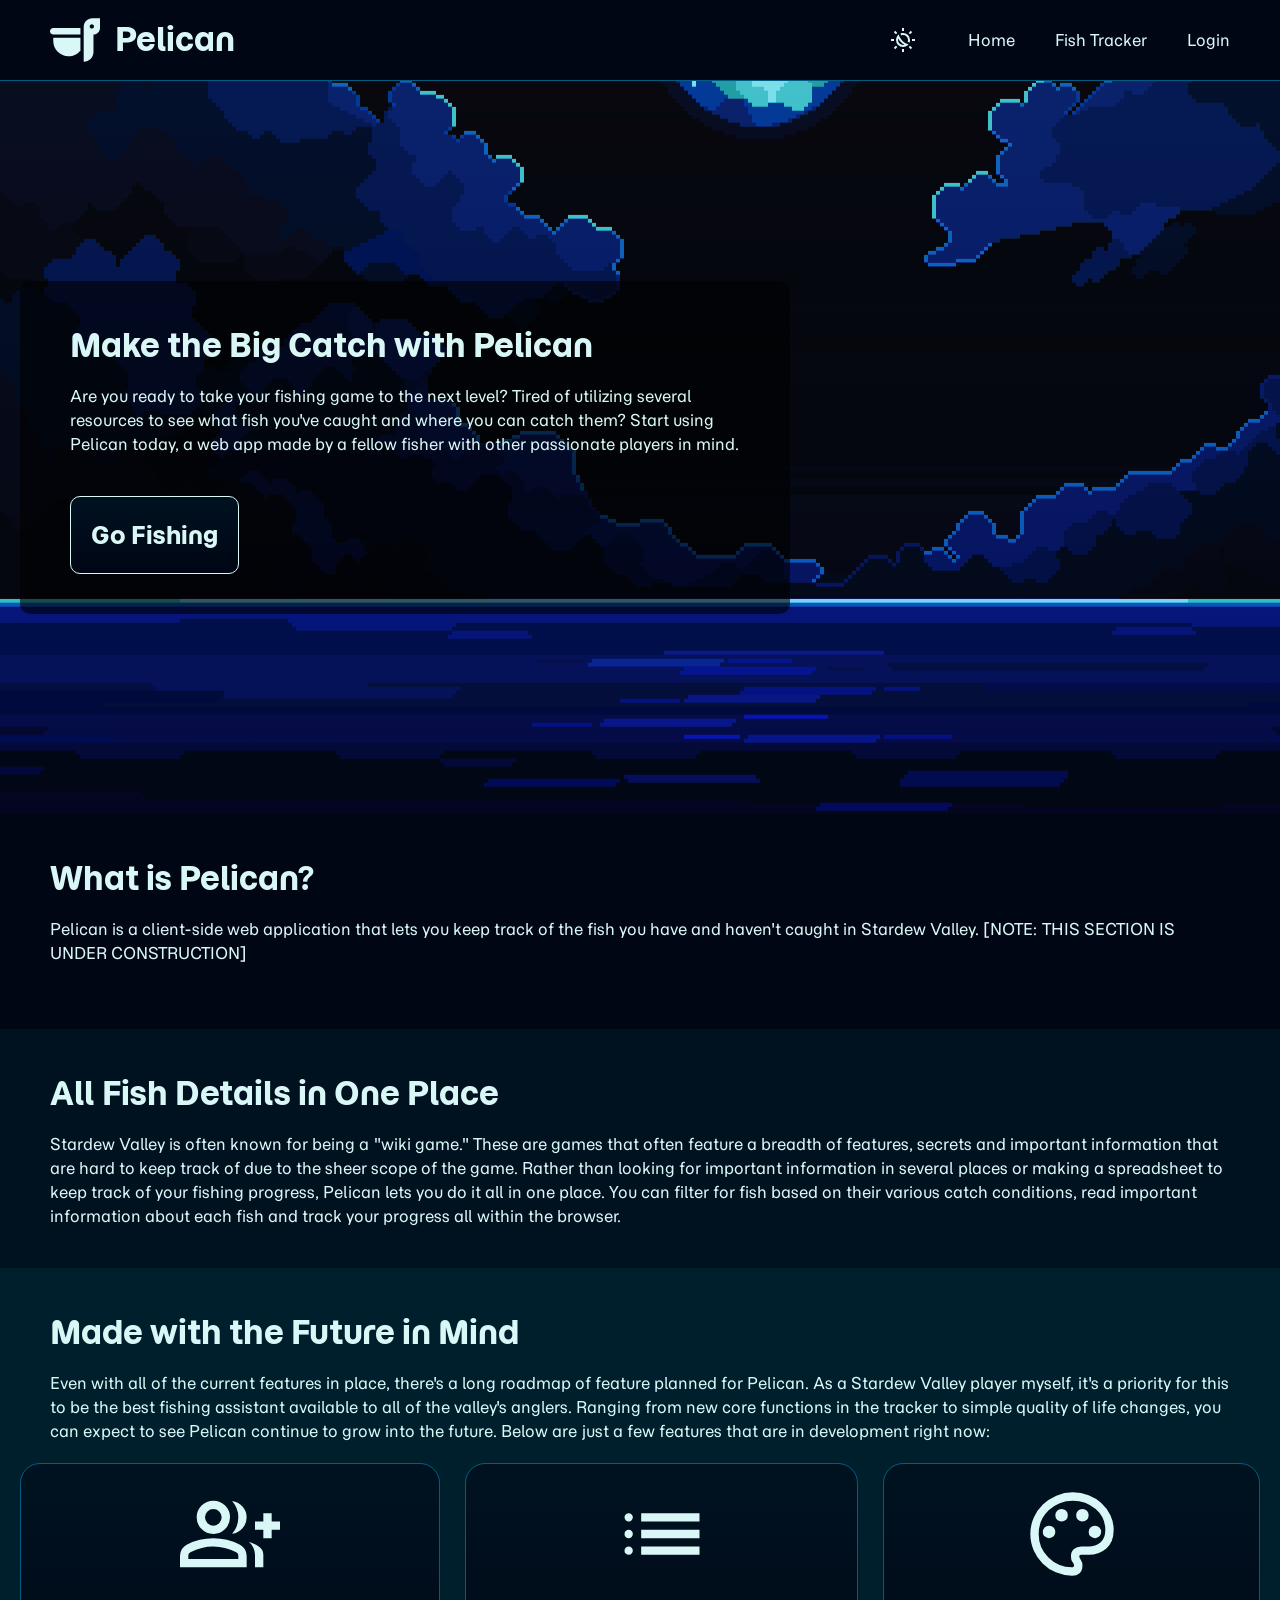
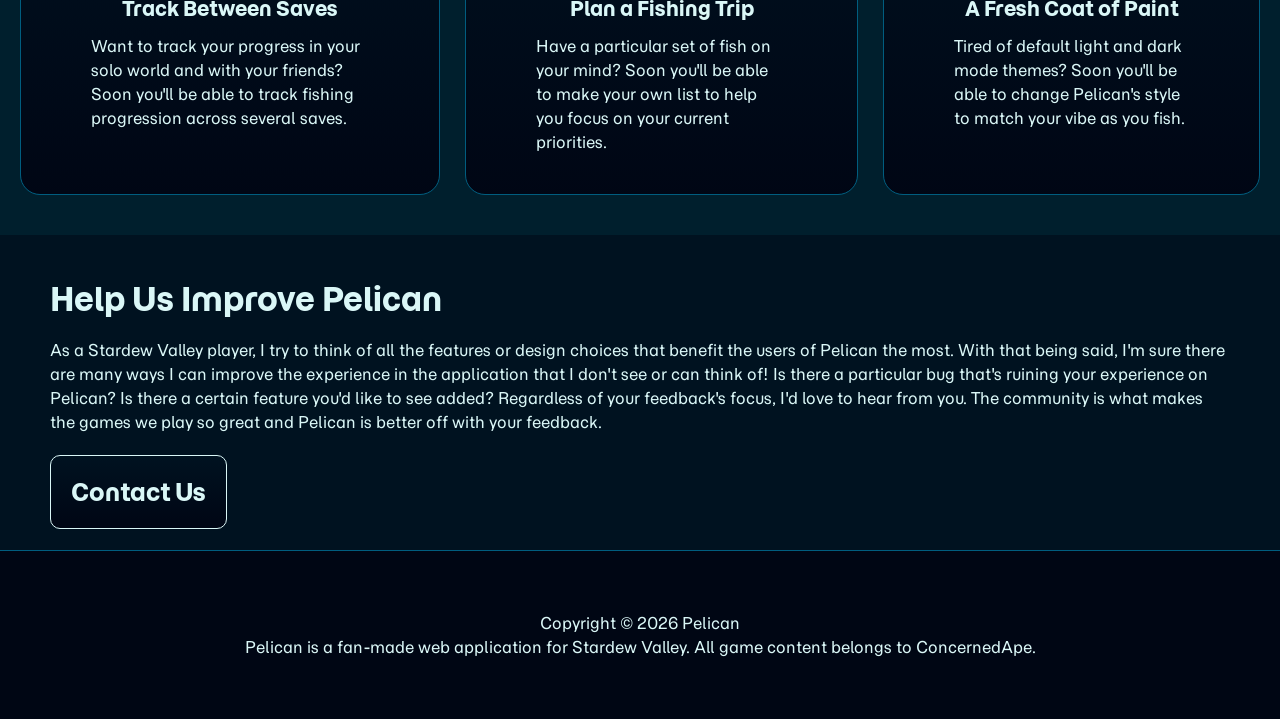
==== commit aca6e01b: "Light mode implementation, various homepage style adjustments, fish card style changes upon checking" ====
--- a/index.html
+++ b/index.html
@@ -78,14 +78,16 @@
         <main>
             <section id="hero">
                 <div>
-                    <h2>Make the Big Catch with Pelican</h2>
+                    <div>
+                        <h2>Make the Big Catch with Pelican</h2>
 
-                    <p>Are you ready to take your fishing game to the next level? Tired of utilizing several resources to see what fish you've caught and where you can catch them? 
-                        Start using Pelican today, a web app made by a fellow fisher with other passionate players in mind. 
-                    </p>
+                        <p>Are you ready to take your fishing game to the next level? Tired of utilizing several resources to see what fish you've caught and where you can catch them? 
+                            Start using Pelican today, a web app made by a fellow fisher with other passionate players in mind. 
+                        </p>
+                    </div>
+
+                    <a href="tracker.html">Go Fishing</a>
                 </div>
-
-                <a href="tracker.html">Go Fishing</a>
             </section>
 
             <section id="about">
@@ -152,6 +154,8 @@
 
                 <a href="mailto:dev@georgepoelcher.com">Contact Us</a>
             </section>
+
+            <div id="menuBlur" class="hidden"></div>
         </main>
 
         <footer>
--- a/styles.css
+++ b/styles.css
@@ -15,30 +15,47 @@
     --dark-bg-gradient: linear-gradient(0deg, var(--dark-bg-1), var(--dark-bg-2));
     --dark-bg-gradient-hover: linear-gradient(0deg, var(--dark-bg-2), var(--dark-bg-3));
     --dark-border: oklch(0.4 0.2 208);
-
-    /* --dark-text-1: oklch(0.96 0.1 208); */
     --dark-text-1: oklch(95.526% 0.03021 196.857);
     --dark-text-2: oklch(0.76 0.1 208);
 
-
-    --light-bg-1: hsl(0, 0%, 90%);
-    --light-bg-2: hsl(0, 0%, 95%);
-    --light-bg-3: hsl(0, 0%, 100%);
+    --light-bg-3: oklch(0.92 0.005 201);
+    --light-bg-2: oklch(0.96 0.005 201);
+    --light-bg-1: oklch(1 0.005 201);
+    --light-bg-gradient: linear-gradient(0deg, var(--light-bg-3), var(--light-bg-2));
+    --light-bg-gradient-hover: linear-gradient(0deg, var(--light-bg-2), var(--light-bg-1));
+    --light-border: oklch(0.6 0.01 201);
+    --light-text-1: oklch(0.15 0.01 201);
+    --light-text-2: oklch(0.4 0.01 201);
 
     --body-bg-1: var(--dark-bg-1);
     --body-bg-2: var(--dark-bg-2);
     --body-bg-3: var(--dark-bg-3);
     --body-border: var(--dark-border);
+    --button-border: var(--dark-text-1);
     --body-gradient: var(--dark-bg-gradient);
     --body-gradient-hover: var(--dark-bg-gradient-hover);
-
+    --heading-text-color: var(--dark-text-1);
     --body-text-color: var(--dark-text-1);
+    --body-text-color-2: var(--dark-text-2);
 
     --heading-font: "Momo Trust Display", sans-serif;
     --body-font: "Momo Trust Sans", serif;
 
+    --fish-card-heading-size: 1rem;
+    --caption-size: 0.75rem;
+
     --button-corner: 10px;
     --card-corner: 20px;
+    --menu-blur: rgba(0, 0, 0, 0.6);
+
+    --danger: oklch(0.7 0.19 30);
+    --success: oklch(0.7 0.19 160);
+
+    --was-caught-1: oklch(0.6503 0.1923 144.6);
+    --was-caught-2: oklch(0.7171 0.1923 144.6);
+    --was-caught-gradient: linear-gradient(0deg, var(--was-caught-1), var(--was-caught-2));
+
+    --body-max-width: 80ch;
 }
 
 /* http://meyerweb.com/eric/tools/css/reset/ 
@@ -96,9 +113,18 @@
     display: none !important;
 }
 
-/* TO-DO: Create light mode theme by changing variables used in certain root values */
+/* Light mode theme colors adjusted */
 .light{
-    display: none;
+    --body-bg-1: var(--light-bg-3);
+    --body-bg-2: var(--light-bg-2);
+    --body-bg-3: var(--light-bg-1);
+    --body-border: var(--light-border);
+    --button-border: var(--light-text-1);
+    --body-gradient: var(--light-bg-gradient);
+    --body-gradient-hover: var(--light-bg-gradient-hover);
+    --heading-text-color: var(--light-text-2);
+    --body-text-color: var(--light-text-1);
+    --body-text-color-2: var(--light-text-2);
 }
 
 body{
@@ -106,7 +132,7 @@
     color: var(--body-text-color);
 }
 
-body, button, input, select{
+body, input, select{
     line-height: 1.5;
     font-family: var(--body-font);
 }
@@ -114,7 +140,7 @@
 
 h1, h2, h3, h4, h5{
     font-family: var(--heading-font);
-    color: var(--dark-text-1);
+    color: var(--heading-text-color);
 }
 
 h1{
@@ -163,21 +189,49 @@
 #headerLogo svg{
     height: 50px;
     width: 50px;
+    fill: var(--heading-text-color);
+}
+
+/* UNIVERSAL - SVG BUTTON STYLES */
+button:has(svg){
+    display: flex;
+    align-items: center;
+    justify-content: center;
+}
+
+.theme-toggle, .menu-toggle, .menu-close, .popup-close{
+    border: none;
+    height: 50px;
+    width: 50px;
+    border-radius: 30px;
+}
+
+.theme-toggle, .menu-toggle{
+    background-color: var(--body-bg-1);
+}
+
+.theme-toggle:hover, .menu-toggle:hover, .menu-close:hover{
+    background: var(--body-bg-2);
+}
+
+.theme-toggle svg, .menu-toggle svg, .menu-close svg, .popup-close svg, .catch-button svg{
     fill: var(--body-text-color);
 }
 
-/* UNIVERSAL - SVG BUTTON STYLES */
-.theme-toggle, .menu-toggle, .menu-close, .popup-close{
-    background: var(--body-gradient);
-    
-}
-
-.theme-toggle:hover, .menu-toggle:hover, .menu-close:hover, .popup-close:hover{
-    background: var(--body-gradient-hover);
-}
-
-.theme-toggle svg, .menu-toggle svg, .menu-close svg, .popup-close svg{
-    fill: var(--body-text-color);
+.popup-close{
+    background-color: var(--body-bg-2);
+}
+
+.popup-close:hover{
+    background-color: var(--body-bg-1);
+}
+
+/* UNIVERSAL - FOOTER STYLES */
+footer{
+    text-align: center;
+    padding: 60px 20px;
+    border-top: 1px solid var(--body-border);
+    background: var(--body-bg-1);
 }
 
 /* UNIVERSAL - MAIN STYLES */
@@ -191,23 +245,24 @@
     padding: 200px 0px;
 }
 
-/* UNIVERSAL - FOOTER STYLES */
-footer{
-    text-align: center;
-    padding: 60px 20px;
-}
-
-/* INDEX - GENERAL */
-.index-body section:not(.index-body section:first-of-type){
-    padding: 40px 0px;
-}
-
-.index-body h2{
-    margin-bottom: 15px;
+.light #hero{
+    background: linear-gradient(180deg,rgba(0, 0, 0, 0.65) 0%, rgba(0, 0, 0, 0.85) 100%), url(assets/images/hero_light.png);
+    background-blend-mode: soft-light;
+    background-repeat: no-repeat;
+    background-position: 50% 100%;
 }
 
 #hero div{
     margin-bottom: 40px;
+    max-width: 70ch;
+}
+
+#hero > div{
+    background-color: var(--menu-blur);
+    padding: 40px 0px;
+    margin: 0px 20px;
+    justify-self: center;
+    border-radius: var(--button-corner);
 }
 
 #hero a{
@@ -219,10 +274,24 @@
     border-radius: var(--button-corner);
     border: 1px solid var(--body-text-color);
     font-family: var(--heading-font);
+    display: inline-block;
 }
 
 #hero a:hover{
     background: var(--body-gradient-hover);
+}
+
+.light #hero div, .light #hero h2{
+    color: var(--dark-text-1);
+}
+
+/* INDEX - GENERAL */
+.index-body section:not(.index-body section:first-of-type){
+    padding: 40px 0px;
+}
+
+.index-body h2{
+    margin-bottom: 15px;
 }
 
 /* INDEX - ABOUT */
@@ -244,7 +313,7 @@
     display: flex;
     flex-direction: column;
     gap: 25px;
-    margin-top: 20px;
+    margin: 20px 20px 0;
 }
 
 .future-card{
@@ -254,7 +323,6 @@
     border: 1px solid var(--body-border);
     display: flex;
     flex-direction: column;
-    margin: 0 10px;
 }
 
 .future-card:hover{
@@ -268,6 +336,16 @@
     margin: 0 auto 10px;
     fill: var(--body-text-color);
 }
+
+.future-card div{
+    margin-bottom: 20px;
+}
+
+.future-card h3{
+    margin-bottom: 10px;
+    text-align: center;
+}
+
 
 /* INDEX - IMPROVE */
 #improve{
@@ -293,6 +371,10 @@
     background: var(--body-gradient-hover);
 }
 
+/* TRACKER BEGINS */
+.tracker-body main{
+    background-color: var(--body-bg-3);
+}
 
 /* TRACKER - FILTER SECTION STYLES */
 #filters label{
@@ -322,11 +404,27 @@
     color: var(--body-font);
     border: 1px solid var(--body-border);
     border-radius: 5px;
-    width: 300px;
 }
 
 input[type=text]{
     padding-left: 10px;
+}
+
+input[type^=radio]{
+    height: 20px;
+    width: 20px;
+}
+
+#openFilters, #resetButton{
+    background: var(--body-gradient);
+    color: var(--body-text-color);
+    padding: 20px 40px;
+    border-radius: var(--button-corner);
+    border: 1px solid var(--button-border);
+}
+
+#openFilters:hover, #resetButton:hover{
+    background: var(--body-gradient-hover);
 }
 
 /* TRACKER - FISH CARD LIST STYLES */
@@ -334,6 +432,7 @@
     display: grid;
     grid-template-columns: repeat(auto-fit, minmax(300px, 1fr));
     gap: 20px;
+    margin: 0 20px;
 }
 
 .fish-card{
@@ -343,11 +442,22 @@
     border: 1px solid var(--body-border);
     padding: 20px 40px;
     align-items: center;
-    justify-content: space-evenly;
-}
-
-.was-caught{
-    background: green;
+    position: relative;
+}
+
+.fish-card .card-details{
+    display: flex;
+    flex-direction: row;
+    margin-right: auto;
+    gap: 5px;
+}
+
+.fish-card h3{
+    font-size: var(--fish-card-heading-size);
+}
+
+.fish-card p{
+    font-size: var(--caption-size);
 }
 
 .fish-card:hover{
@@ -355,6 +465,16 @@
     cursor: pointer;
 }
 
+.was-caught, .was-caught:hover{
+    background: var(--was-caught-gradient);
+    background-blend-mode: hard-light;
+    border-color: var(--body-text-color);
+}
+
+.light .was-caught *{
+    color: var(--dark-text-1);
+}
+
 .fish-card img{
     height: 50px;
     width: 50px;
@@ -363,6 +483,14 @@
 .catch-button{
     background-color: var(--body-bg-3);
     color: var(--body-text-color);
+    border: 1px solid var(--button-border);
+    border-radius: 50px;
+    height: 40px;
+    width: 40px;
+}
+
+.catch-button:hover{
+    background-color: var(--body-bg-1);
 }
 
 /* TRACKER - FISH POPUP STYLES */
@@ -373,23 +501,30 @@
     display: flex;
     flex-direction: column;
     height: 100dvh;
-    width: 50dvw;
+    width: min(50dvw, 300px);
     padding: 0px 30px;
     justify-content: center;
     background-color: var(--body-bg-2);
+    border-right: 1px solid var(--body-border);
 }
 
 .fish-popup h5{
     border-bottom: 1px solid var(--body-border);
 }
 
-.fish-popup p{
-    max-width: 300px;
-}
-
-.fish-popup button{
+.fish-popup h4 + p{
+    font-size: var(--caption-size);
+}
+
+#popupStatus{
     background: var(--body-bg-3);
     color: var(--body-font);
+    border: 1px solid var(--button-border);
+    border-radius: var(--button-corner);
+}
+
+#popupStatus svg{
+    fill: var(--body-text-color);
 }
 
 .fish-popup button:first-of-type{
@@ -415,21 +550,68 @@
 #login, #signup{
     display: flex;
     flex-direction: column;
-    place-self: center;
     background: var(--body-bg-2);
-    padding: 100px;
-    border-radius: 20px;
+    align-items: center;
+    justify-content: center;
+    gap: 20px;
+    padding: 25px 0px;
+    min-height: 600px;
 }
 
 #login form, #signup form{
     display: flex;
     flex-direction: column;
     gap: 10px;
+    width: min(80dvw, 300px);
 }
 
 #login form div, #signup form div{
     display: flex;
     flex-direction: column;
+}
+
+#login form ul, #signup form ul{
+    font-size: var(--caption-size);
+    list-style: disc;
+    margin-left: 20px;
+    margin-top: 5px;
+    font-style: italic;
+}
+
+#login input[type^=submit], #signup input[type^=submit]{
+    background: var(--body-gradient);
+    color: var(--body-text-color);
+    padding: 10px;
+    border-radius: var(--button-corner);
+    border: 1px solid var(--button-border);
+    margin-top: 20px;
+    margin-bottom: 5px;
+}
+
+#login input[type^=submit]:hover, #signup input[type^=submit]:hover{
+    background: var(--body-gradient-hover);
+}
+
+#login p, #signup p:last-of-type{
+    font-size: var(--caption-size);
+    font-style: italic;
+    margin-top: 5px;
+}
+
+#login a, #signup a{
+    color: var(--body-text-color-2);
+}
+
+.required{
+    color: var(--danger);
+}
+
+.error{
+    color: var(--danger);
+}
+
+.success{
+    color: var(--success);
 }
 
 /* MOBILE STYLES BEGINS */
@@ -465,6 +647,16 @@
     left: 0;
 }
 
+#menuBlur{
+    position: fixed;
+    top: 0;
+    left: 0;
+    height: 100dvh;
+    width: 100dvw;
+    background-color: var(--menu-blur);
+    z-index: 9;
+}
+
 
 .tracker-body nav .menu-close, .index-body nav .menu-close, #filtersWrapper .menu-close{
     position: absolute;
@@ -472,6 +664,14 @@
     top: 15px;
 }
 
+nav .menu-close{
+    background-color: var(--body-bg-2);
+}
+
+nav .menu-close:hover{
+    background-color: var(--body-bg-1);
+}
+
 .tracker-body nav ul, .index-body nav ul{
     position: fixed;
     top: 100px;
@@ -488,7 +688,8 @@
 
 #progressDiv{
     text-align: center;
-    margin: 50px 0;
+    margin-bottom: 50px;
+    padding-top: 50px;
 }
 
 #progressDiv p{
@@ -503,7 +704,7 @@
     z-index: 11;
     background: var(--body-gradient);
     position: fixed;
-    width: 50dvw;
+    width: min(50dvw, 300px);
     height: 100dvh;
     top: 0;
     right: -1000%;
@@ -512,8 +713,28 @@
     padding-left: 20px;
 }
 
+#filtersWrapper .menu-close{
+    background-color: var(--body-bg-2);
+}
+
+#filtersWrapper .menu-close:hover{
+    background-color: var(--body-bg-1);
+}
+
 #filtersWrapper select{
     width: 80%;
+}
+
+#filtersWrapper div:first-of-type legend{
+    margin-bottom: 10px;
+}
+
+.radio-div{
+    margin-bottom: 10px;
+    display: flex;
+    flex-direction: row;
+    align-content: center;
+    gap: 10px;
 }
 
 /* TABLET (min-width: 768px) */
@@ -527,7 +748,7 @@
     }
 
     /* HEADER - NAVIGATION MENU */
-    .menu-toggle, .menu-close{
+    .menu-toggle, .menu-close:not(#filtersWrapper .menu-close){
         display: none;
     }
 
@@ -564,4 +785,86 @@
     }
 
 
+}
+
+@media (min-width: 1024px){
+    #futureCards{
+        flex-direction: row;
+        justify-content: space-around;
+    }
+
+}
+
+/* TRACKER - LARGER SCREENS */
+@media (min-width: 1300px){
+    #filtersWrapper{
+        position: static;
+        width: auto;
+        height: auto;
+        z-index: auto;
+        padding-left: 0;
+        background: none;
+        border-right: none;
+    }
+
+    #filtersWrapper .menu-close{
+        display: none;
+    }
+
+    #filtersWrapper div:first-of-type fieldset{
+        margin: 0;
+    }
+
+    #filtersWrapper > div{ 
+        margin-bottom: 20px;
+    }
+
+    #filtersWrapper select{
+        width: auto;
+    }
+
+    #progressDiv{
+        position: static;
+        margin: 0;
+        padding: 0;
+        text-align: left;
+        margin-bottom: 20px;
+    }
+
+    #progressDiv p{
+        font-size: 1.15rem;
+        font-style: italic;
+    }
+
+    #openFilters{
+        display: none;
+    }
+
+    #resetButton{
+        width: 100%;
+    }
+
+    .tracker-body main{
+        display: grid;
+        grid-template-columns: 300px 1fr;
+        height: calc(100dvh - 30px);
+    }
+
+    #filters{
+        overflow-y: auto;
+        background-color: var(--body-bg-2);
+        border-right: 1px solid var(--body-border);
+        display: flex;
+        flex-direction: column;
+        align-items: center;
+        padding-top: 40px;
+    }
+
+    #cardList{
+        overflow-y: scroll;
+        scrollbar-color: var(--body-text-color) var(--body-bg-3);
+        padding-right: 20px;
+        padding-top: 20px;
+        padding-bottom: 20px;
+    }
 }
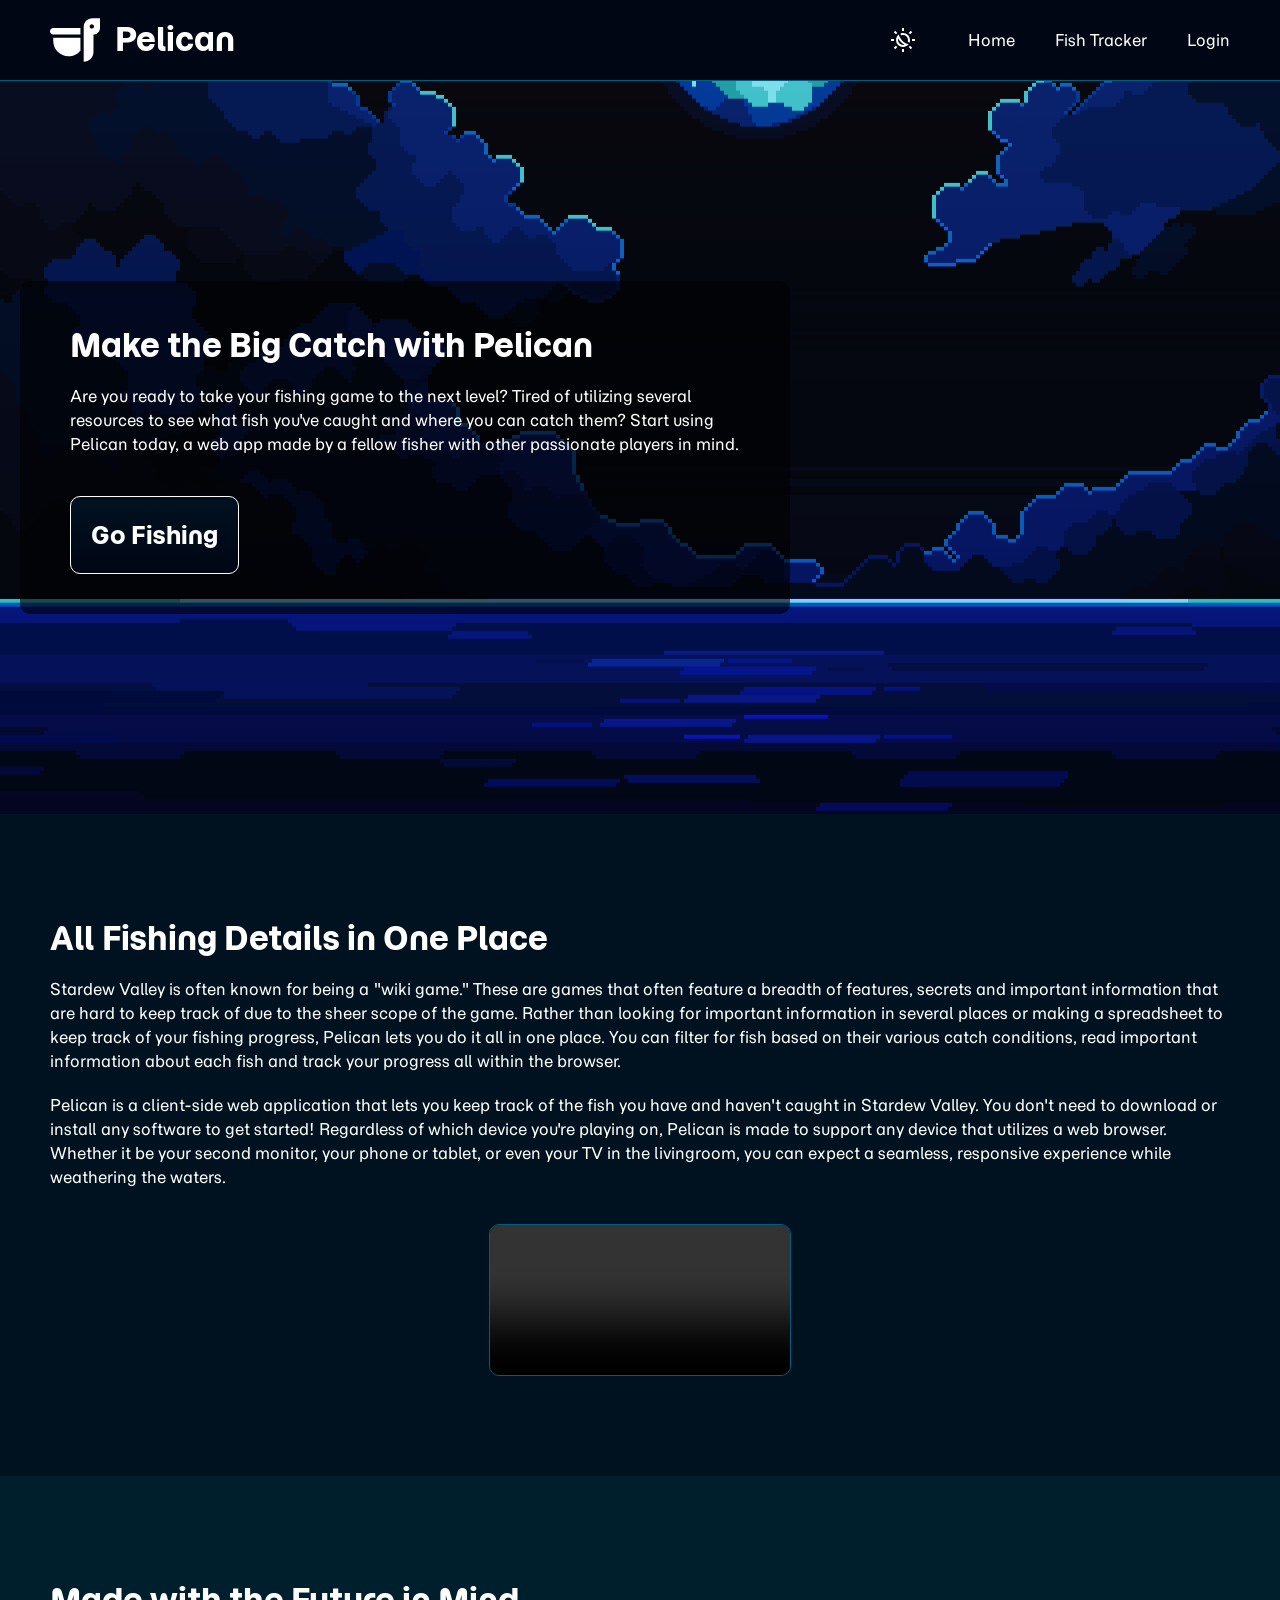
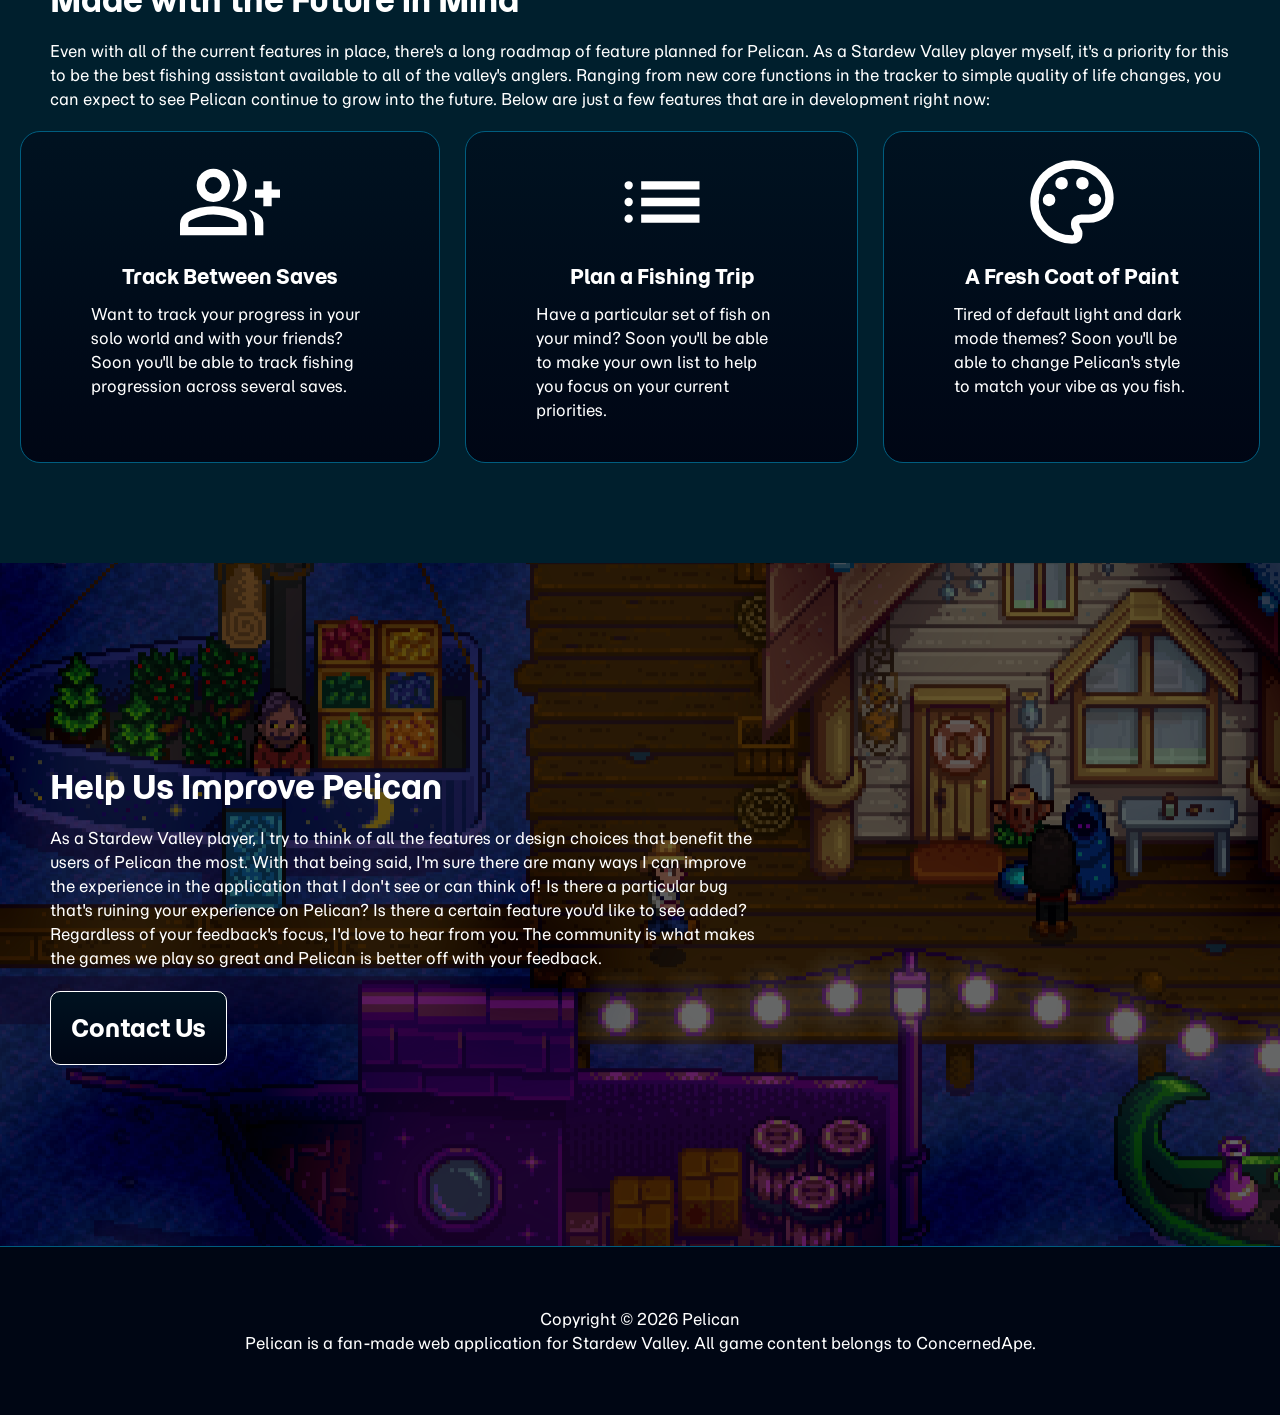
==== commit f5cb256e: "Improvements and adjustments to homepage content, cleaning repository -Removed SVGs from assets that" ====
--- a/index.html
+++ b/index.html
@@ -90,23 +90,29 @@
                 </div>
             </section>
 
-            <section id="about">
+            <!-- <section id="about">
                 <div>
                     <h2>What is Pelican?</h2>
                     <p>Pelican is a client-side web application that lets you keep track of the fish you have and haven't caught in Stardew Valley. [NOTE: THIS SECTION IS UNDER CONSTRUCTION]</p>
                 </div>
                 
                 <img src="" alt="">
-            </section>
+            </section> -->
 
             <section id="onePlace">
                 <div>
-                    <h2>All Fish Details in One Place</h2>
+                    <h2>All Fishing Details in One Place</h2>
+
                     <p>Stardew Valley is often known for being a "wiki game." These are games that often feature a breadth of features, secrets and important information that are hard to keep track of due to the sheer scope 
                         of the game. Rather than looking for important information in several places or making a spreadsheet to keep track of your fishing progress, Pelican lets you do it all in one place. You can filter for 
                         fish based on their various catch conditions, read important information about each fish and track your progress all within the browser.
                     </p>
+
+                    <p>Pelican is a client-side web application that lets you keep track of the fish you have and haven't caught in Stardew Valley. You don't need to download or install any software to get started! Regardless of which device you're playing on, Pelican is made to support any device that utilizes a web browser. Whether it be your second monitor, your phone or tablet, or even your TV in the livingroom,
+                        you can expect a seamless, responsive experience while weathering the waters.</p>
                 </div>
+
+                <video src="assets/webm/home-video.mov" controls controlslist="nodownload" autoplay muted loop type="video/webm"></video>
             </section>
 
             <section id="future">
@@ -153,6 +159,7 @@
                 </div>
 
                 <a href="mailto:dev@georgepoelcher.com">Contact Us</a>
+
             </section>
 
             <div id="menuBlur" class="hidden"></div>
--- a/styles.css
+++ b/styles.css
@@ -15,7 +15,8 @@
     --dark-bg-gradient: linear-gradient(0deg, var(--dark-bg-1), var(--dark-bg-2));
     --dark-bg-gradient-hover: linear-gradient(0deg, var(--dark-bg-2), var(--dark-bg-3));
     --dark-border: oklch(0.4 0.2 208);
-    --dark-text-1: oklch(95.526% 0.03021 196.857);
+    /* --dark-text-1: oklch(95.526% 0.03021 196.857); */
+    --dark-text-1: oklch(1 0 259);
     --dark-text-2: oklch(0.76 0.1 208);
 
     --light-bg-3: oklch(0.92 0.005 201);
@@ -51,11 +52,22 @@
     --danger: oklch(0.7 0.19 30);
     --success: oklch(0.7 0.19 160);
 
+    --diff-easy: oklch(0.7 0.19 160);
+    --diff-medium: oklch(0.7 0.2 59);
+    --diff-hard: oklch(0.7 0.19 30);
+    --diff-legend: oklch(0.4 0.17 302);
+
+    --legendary-tag: oklch(0.4 0.17 302);
+    --quest-tag: oklch(0.7 0.2 59);
+    --crabpot-tag: oklch(0.7 0.19 30);
+    --bundle-tag: oklch(0.5 0.17 260);
+    --other-tag: oklch(0.5 0.17 100);
+
     --was-caught-1: oklch(0.6503 0.1923 144.6);
     --was-caught-2: oklch(0.7171 0.1923 144.6);
     --was-caught-gradient: linear-gradient(0deg, var(--was-caught-1), var(--was-caught-2));
 
-    --body-max-width: 80ch;
+    --body-max-width: 75ch;
 }
 
 /* http://meyerweb.com/eric/tools/css/reset/ 
@@ -193,6 +205,10 @@
 }
 
 /* UNIVERSAL - SVG BUTTON STYLES */
+button svg{
+    pointer-events: none;
+}
+
 button:has(svg){
     display: flex;
     align-items: center;
@@ -286,9 +302,12 @@
 }
 
 /* INDEX - GENERAL */
-.index-body section:not(.index-body section:first-of-type){
-    padding: 40px 0px;
-}
+/* .index-body section:not(.index-body section:first-of-type){
+} */
+
+/* .index-body p{
+    max-width: var(--body-max-width);
+} */
 
 .index-body h2{
     margin-bottom: 15px;
@@ -302,11 +321,28 @@
 /* INDEX - ONEPLACE */
 #onePlace{
     background-color: var(--body-bg-2);
+    display: flex;
+    flex-direction: column;
+    padding: 100px 0;
+}
+
+#onePlace p{
+    margin-bottom: 20px;
+}
+
+#onePlace video{
+    border: 1px solid var(--body-border);
+    border-radius: var(--button-corner);
+    max-width: min(90%, 800px);
+    height: 100%;
+    display: block;
+    margin: 15px auto 0;
 }
 
 /* INDEX - FUTURE */
 #future{
     background-color: var(--body-bg-3);
+    padding: 100px 0;
 }
 
 #futureCards{
@@ -349,7 +385,19 @@
 
 /* INDEX - IMPROVE */
 #improve{
-    background-color: var(--body-bg-2);
+    background: url(assets/images/NightMarket.png), var(--menu-blur);
+    background-blend-mode: overlay;
+    background-repeat: no-repeat;
+    background-position: 50% 40%;
+    padding: 200px 0;
+}
+
+#improve h2, #improve p{
+    color: var(--dark-text-1);
+}
+
+#improve p{
+    max-width: 65ch;
 }
 
 #improve div{
@@ -435,6 +483,13 @@
     margin: 0 20px;
 }
 
+#cardList #trackerError{
+    align-self: center;
+    justify-self: center;
+    margin-bottom: 20px;
+    max-width: 65ch;
+}
+
 .fish-card{
     display: flex;
     border-radius: 15px;
@@ -508,12 +563,93 @@
     border-right: 1px solid var(--body-border);
 }
 
+.tag{
+    font-size: var(--caption-size);
+    text-transform: uppercase;
+    padding: 4px;
+    border-radius: var(--button-corner);
+    font-weight: bold;
+    place-self: center;
+    color: var(--dark-text-1);
+    margin-right: 3px;
+}
+
+.bundle-tag{
+    background-color: var(--bundle-tag);
+}
+
+.legendary-tag{
+    background-color: var(--legendary-tag);
+    /* background: linear-gradient(45deg, var(--success), var(--bundle-tag), var(--legendary-tag));
+    animation: legendary-animation 5s ease infinite;
+    background-size: 200% 200%; */
+}
+
+/* @keyframes legendary-animation{
+    0%{
+        background-position: 0% 0%;
+    }
+
+    50%{
+        background-position: 100% 100%;
+    }
+    
+    100%{
+        background-position: 0% 0%;
+    }
+} */
+
+.crabpot-tag{
+    background-color: var(--crabpot-tag);
+}
+
+.quest-tag{
+    background-color: var(--quest-tag);
+}
+
+.other-tag{
+    background-color: var(--other-tag);
+}
+
+
 .fish-popup h5{
     border-bottom: 1px solid var(--body-border);
 }
 
-.fish-popup h4 + p{
+.fish-popup h4 ~ p{
     font-size: var(--caption-size);
+}
+
+.fish-popup #diffP{
+    font-weight: bold;
+    /* text-transform: uppercase; */
+    padding: 4px;
+    border-radius: var(--button-corner);
+    color: var(--dark-text-1);
+}
+
+.diff-easy{
+    background-color: var(--diff-easy);
+    margin-bottom: 3px;
+    display: inline-block;
+}
+
+.diff-medium{
+    background-color: var(--diff-medium);
+    margin-bottom: 3px;
+    display: inline-block;
+}
+
+.diff-hard{
+    background-color: var(--diff-hard);
+    margin-bottom: 3px;
+    display: inline-block;
+}
+
+.diff-legend{
+    background-color: var(--diff-legend);
+    margin-bottom: 3px;
+    display: inline-block;
 }
 
 #popupStatus{
@@ -792,11 +928,11 @@
         flex-direction: row;
         justify-content: space-around;
     }
-
 }
 
 /* TRACKER - LARGER SCREENS */
 @media (min-width: 1300px){
+    /* TRACKER - LARGER SCREENS */
     #filtersWrapper{
         position: static;
         width: auto;
@@ -867,4 +1003,16 @@
         padding-top: 20px;
         padding-bottom: 20px;
     }
+}
+
+@media (min-width: 1500px){
+        /* INDEX - LARGER SCREENS */
+    #onePlace{
+        display: flex;
+        flex-direction: row;
+    }
+
+    #onePlace video{
+        margin-right: 50px;
+    }
 }
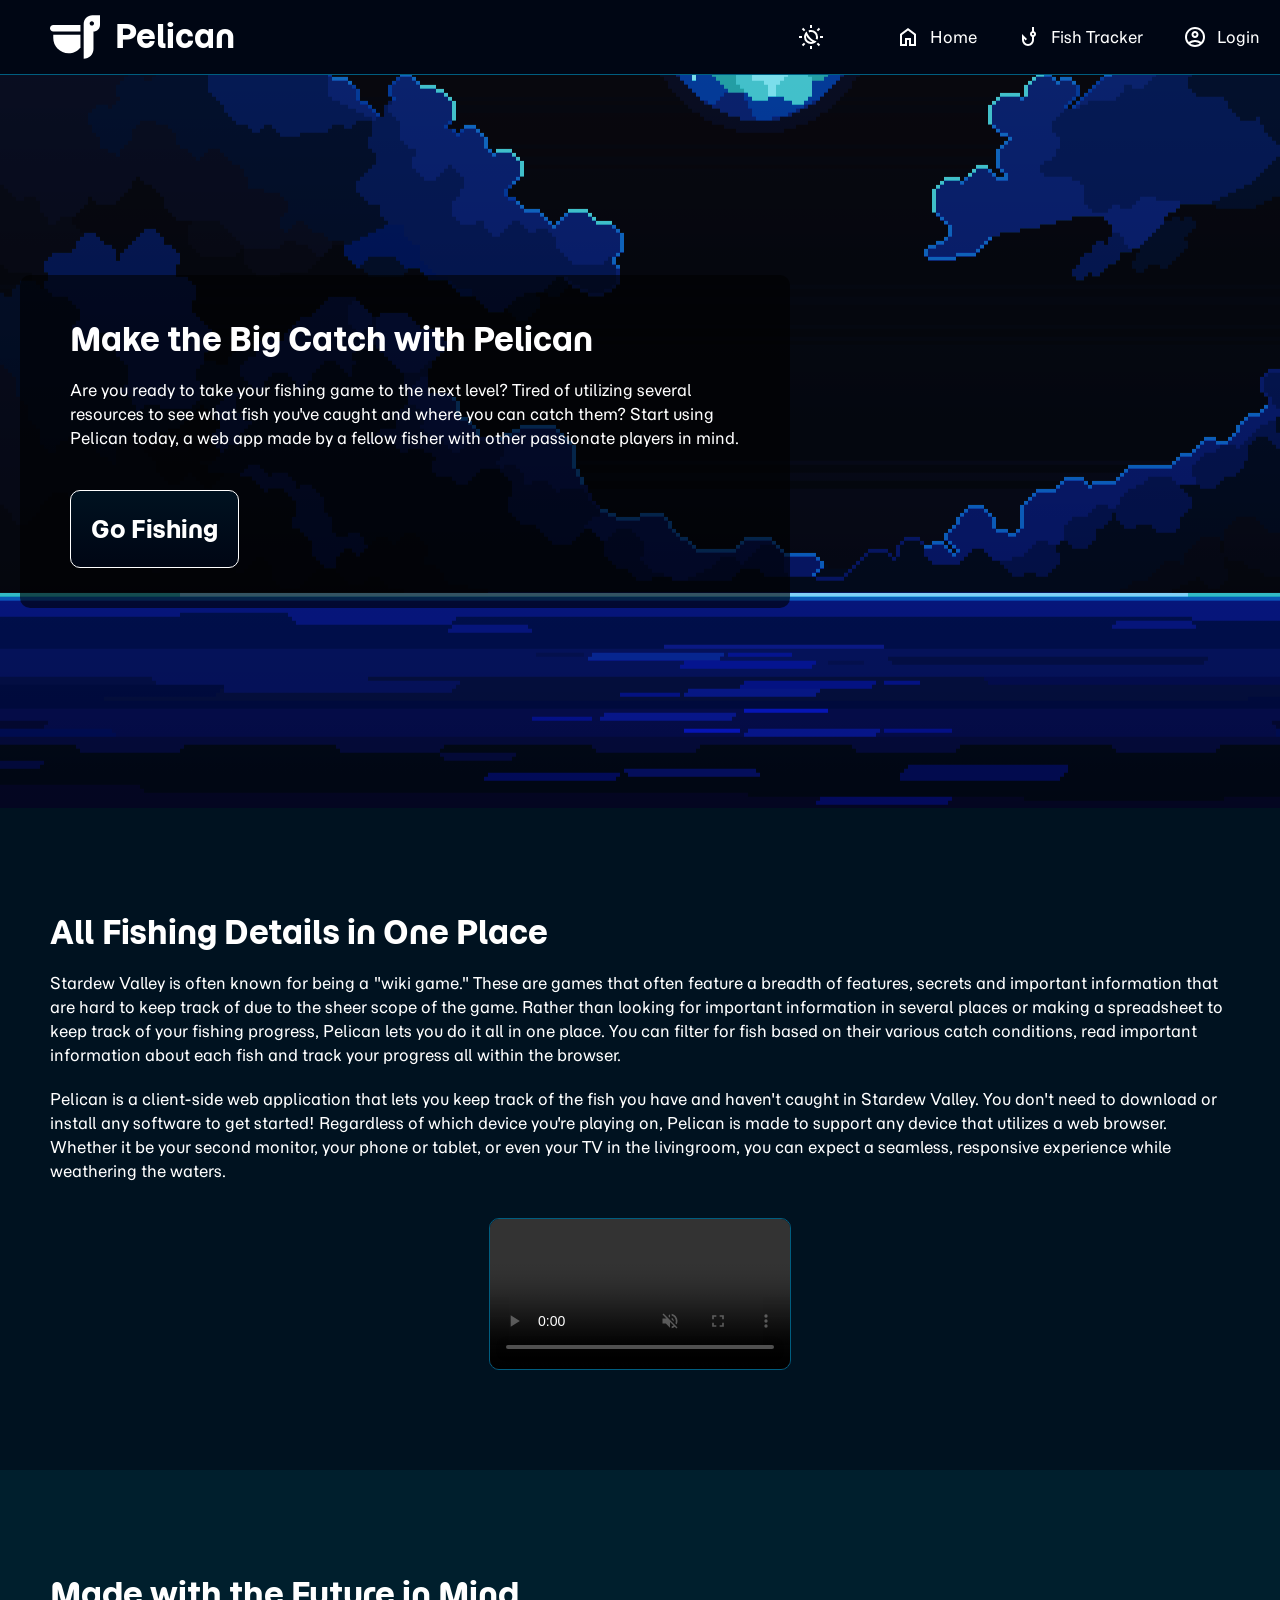
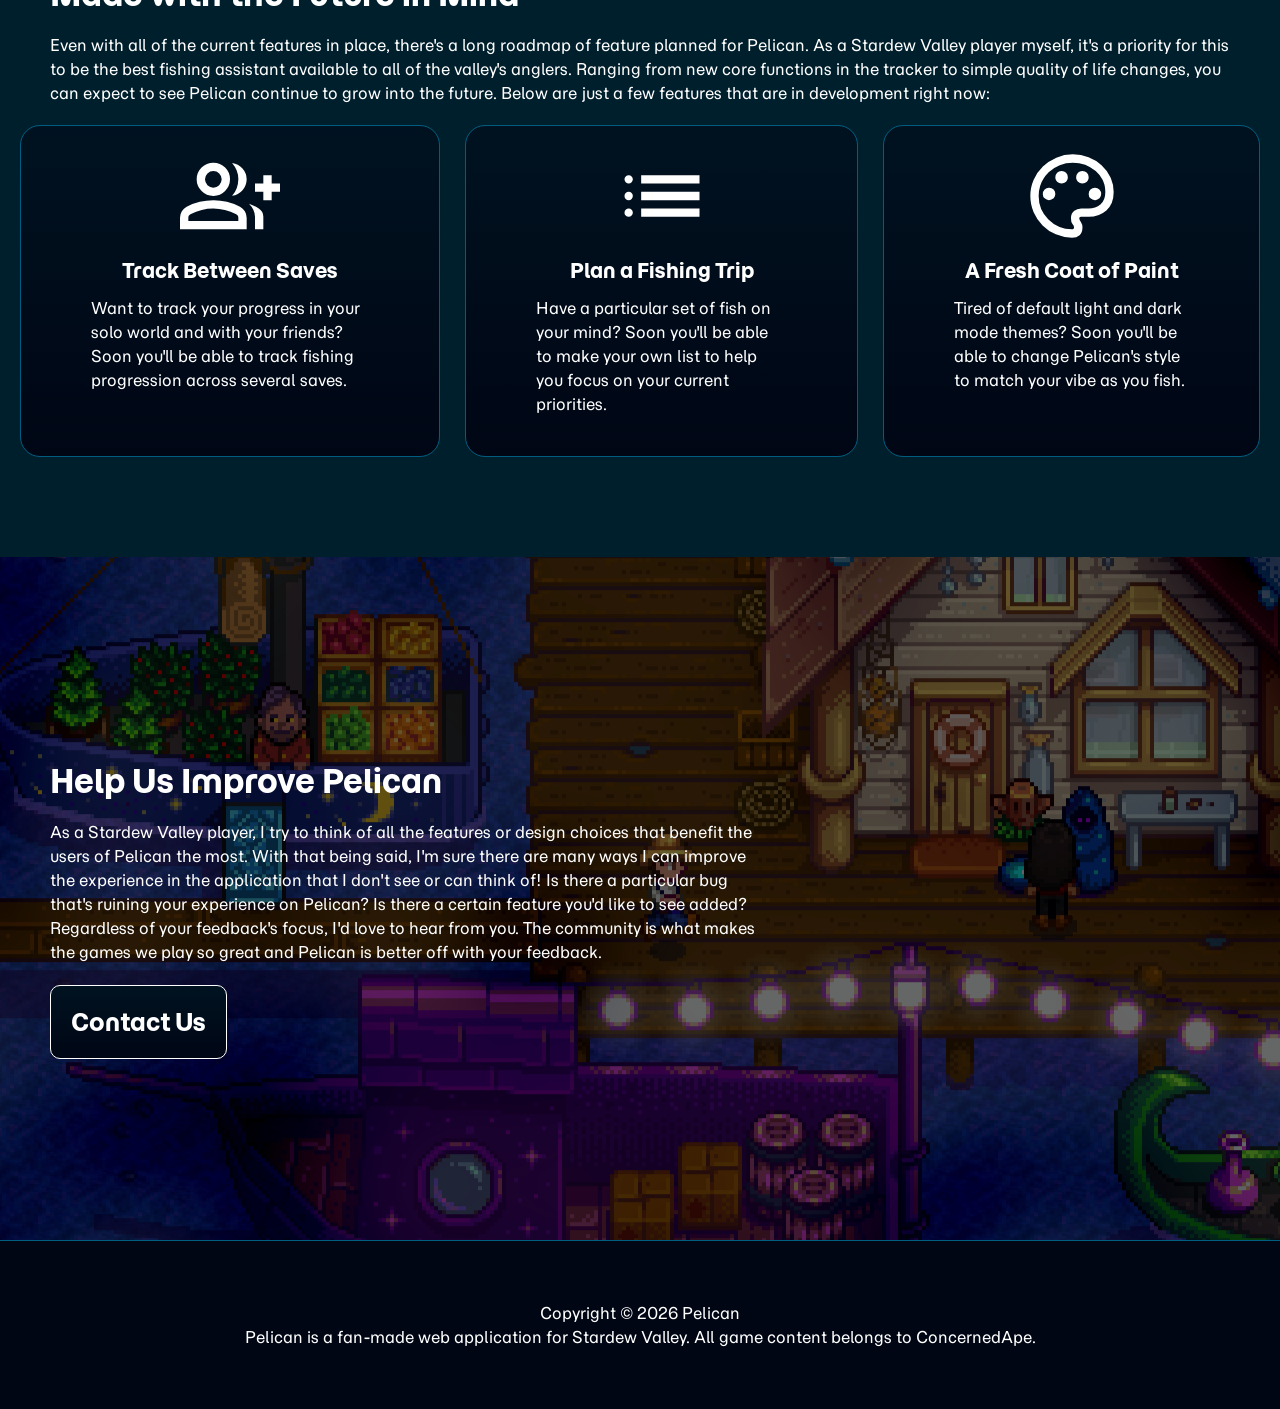
==== commit 2efdfbd5: "Adjusted header styles -Made slight adjustments to the site header to include SVG logos next to each" ====
--- a/index.html
+++ b/index.html
@@ -67,9 +67,9 @@
             
             <nav>
                 <ul>
-                    <li><a href="#">Home</a></li>
-                    <li><a href="tracker.html">Fish Tracker</a></li>
-                    <li><a href="login.html">Login</a></li>
+                    <li><a href="#"><svg xmlns="http://www.w3.org/2000/svg" viewBox="0 0 24 24" height="24px" width="24px" fill="#e3e3e3"><path d="M6,19H9V13h6v6h3V10L12,5.5L6,10v9ZM4,21V9l8-6l8,6V21H13V15H11v6H4Zm8-8.75Z"/></svg>Home</a></li>
+                    <li><a href="tracker.html"><svg xmlns="http://www.w3.org/2000/svg" viewBox="0 0 24 24" height="24px" width="24px" fill="#e3e3e3"><path d="M6.75,19.25Q5,17.5 5,15V9l5,5L8.6,15.43L7,13.83V15q0,1.65 1.18,2.82T11,19t2.83-1.18T15,15V11.83q-0.9-0.35-1.45-1.11T13,9t0.55-1.71T15,6.18V2h2V6.18q0.9,0.35 1.45,1.11T19,9t-0.55,1.72T17,11.83V15q0,2.5-1.75,4.25T11,21T6.75,19.25Zm9.96-9.54Q17,9.42 17,9q0-0.43-0.29-0.71T16,8T15.29,8.29T15,9q0,0.42 0.29,0.71T16,10q0.43,0 0.71-0.29ZM16,9Z"/></svg>Fish Tracker</a></li>
+                    <li><a href="login.html"><svg xmlns="http://www.w3.org/2000/svg" viewBox="0 0 24 24" height="24px" width="24px" fill="#e3e3e3"><path d="M5.85,17.1q1.27-0.98 2.85-1.54T12,15t3.3,0.56t2.85,1.54q0.88-1.03 1.36-2.33T20,12q0-3.33-2.34-5.66T12,4Q8.68,4 6.34,6.34T4,12q0,1.47 0.49,2.78q0.49,1.3 1.36,2.33Zm3.66-5.11Q8.5,10.98 8.5,9.5q0-1.48 1.01-2.49T12,6t2.49,1.01T15.5,9.5t-1.01,2.49T12,13q-1.47,0-2.49-1.01ZM12,22q-2.07,0-3.9-0.79q-1.82-0.79-3.17-2.14Q3.58,17.73 2.79,15.9T2,12Q2,9.92 2.79,8.1Q3.58,6.27 4.93,4.93Q6.28,3.57 8.1,2.79Q9.93,2 12,2t3.9,0.79t3.17,2.14q1.35,1.35 2.14,3.17Q22,9.92 22,12t-0.79,3.9t-2.14,3.17q-1.35,1.35-3.17,2.14T12,22Zm2.5-2.39q1.18-0.39 2.15-1.11q-0.98-0.73-2.15-1.11T12,17T9.5,17.39Q8.33,17.77 7.35,18.5q0.98,0.73 2.15,1.11T12,20t2.5-0.39Zm-1.42-9.04Q13.5,10.15 13.5,9.5T13.08,8.42T12,8T10.93,8.42T10.5,9.5t0.43,1.07T12,11t1.08-0.43ZM12,9.5Zm0,9Z"/></svg>Login</a></li>
                 </ul>
                 <button class="menu-close"><svg xmlns="http://www.w3.org/2000/svg" viewBox="0 0 24 24" height="24px" width="24px" fill="#e3e3e3"><path d="M6.4,19L5,17.6L10.6,12L5,6.4L6.4,5L12,10.6L17.6,5L19,6.4L13.4,12L19,17.6L17.6,19L12,13.4L6.4,19Z"/></svg></button>
             </nav>
--- a/styles.css
+++ b/styles.css
@@ -189,6 +189,9 @@
 header a{
     text-decoration: none;
     color: var(--body-text-color);
+    display: flex;
+    align-items: center;
+    gap: 10px;
 }
 
 #headerLogo{
@@ -230,7 +233,7 @@
     background: var(--body-bg-2);
 }
 
-.theme-toggle svg, .menu-toggle svg, .menu-close svg, .popup-close svg, .catch-button svg{
+.theme-toggle svg, .menu-toggle svg, .menu-close svg, .popup-close svg, .catch-button svg, header a svg{
     fill: var(--body-text-color);
 }
 
@@ -753,11 +756,12 @@
 /* MOBILE STYLES BEGINS */
 
 /* HEADER - MOBILE */
-.index-body header, .tracker-body header, .login-body header, .signup-body header{
+header{
     display: flex;
     flex-direction: row;
     align-items: center;
     padding: 15px 0;
+    justify-content: space-between;
 }
 
 .index-body #navButtons, .tracker-body #navButtons, .login-body #navButtons, .signup-body #navButtons{
@@ -878,9 +882,14 @@
     
     /* HEADER */
     header{
-        padding-top: 25px;
-        padding-bottom: 25px;
+        /* padding-top: 25px;
+        padding-bottom: 25px; */
+        padding: 0;
         align-items: center;
+    }
+
+    .login-body header, .signup-body header{
+        height: 74px;
     }
 
     /* HEADER - NAVIGATION MENU */
@@ -896,7 +905,6 @@
         z-index: auto;
         align-content: normal;
         background: none;
-        margin-right: 50px;
         border-right: none;
     }
 
@@ -904,7 +912,7 @@
         justify-self: normal;
         display: flex;
         flex-direction: row;
-        gap: 40px;
+        gap: 0px;
         align-self: center;
         position: static;
         top: auto;
@@ -913,13 +921,18 @@
     .tracker-body nav li, .index-body nav li{
         margin-bottom: 0;
         width: auto;
-        padding: 0;
+        padding: 25px 20px;
         text-align: left;
         text-transform: none;
         border-bottom: none;
         background: none;
-    }
-
+        transition: background-color 0.1s ease;
+    }
+
+    nav li:hover{
+        background-color: var(--body-bg-2);
+        transition: background-color 0.1s ease;
+    }
 
 }
 
